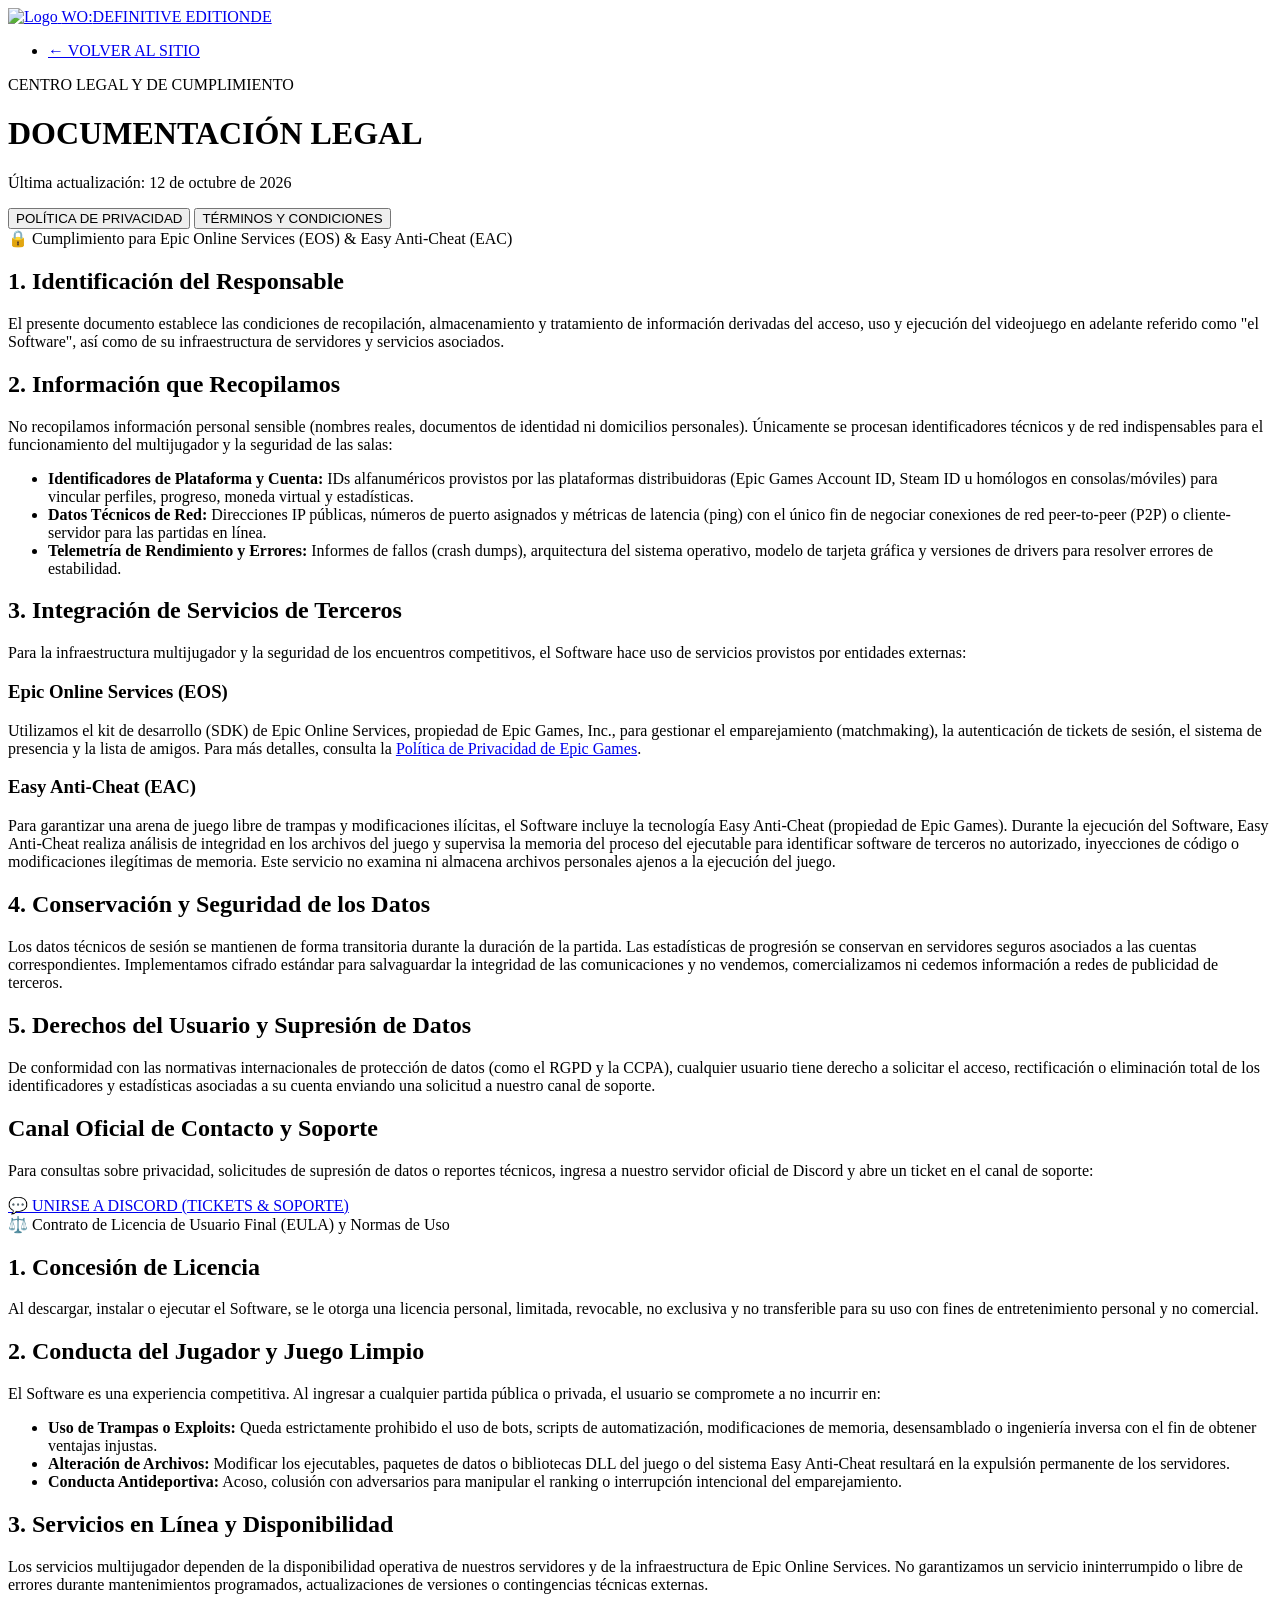
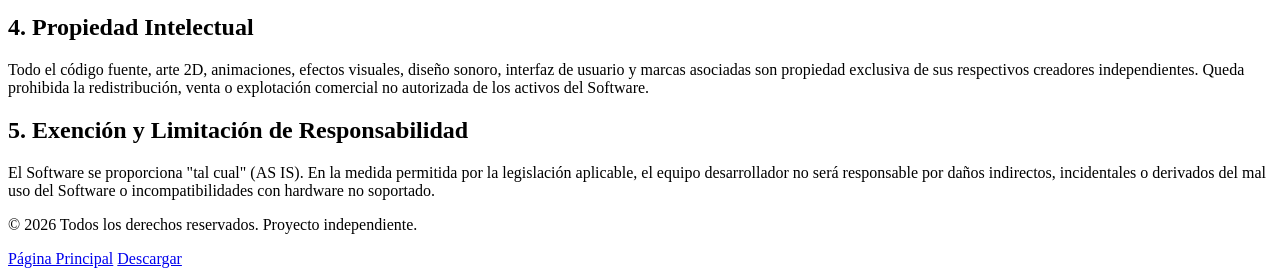
==== privacy.html @ 495c1f55 "Final version oficial de la web" ====
<!DOCTYPE html>
<html lang="es">
<head>
  <meta charset="UTF-8" />
  <meta name="viewport" content="width=device-width, initial-scale=1.0, minimum-scale=1.0" />
  <title>Legal: Privacidad y Términos de Servicio</title>
  <link rel="stylesheet" href="css/style.css" />
  <link rel="preconnect" href="https://fonts.googleapis.com">
  <link rel="preconnect" href="https://fonts.gstatic.com" crossorigin>
  <link href="https://fonts.googleapis.com/css2?family=Bungee&family=Inter:wght@400;500;600;700;800&display=swap" rel="stylesheet">
</head>
<body class="legal-page-body">

  <!-- Navbar -->
  <header class="navbar">
    <div class="container nav-content">
      <a href="index.html" class="logo-brand">
        <img src="assets/Logo.jpg" alt="Logo" class="nav-avatar" />
        <span class="logo-text">WO:<span class="logo-text-desktop">DEFINITIVE EDITION</span><span class="logo-text-mobile">DE</span></span>
      </a>
      <nav class="nav-menu">
        <ul class="nav-links">
          <li><a href="index.html" class="btn-play-nav">← VOLVER AL SITIO</a></li>
        </ul>
      </nav>
    </div>
  </header>

  <!-- Contenedor Principal Legal -->
  <main class="container legal-wrapper">
    <div class="legal-header text-center">
      <span class="legal-badge">CENTRO LEGAL Y DE CUMPLIMIENTO</span>
      <h1 class="legal-main-title">DOCUMENTACIÓN LEGAL</h1>
      <p class="legal-subtext">Última actualización: 12 de octubre de 2026</p>

      <!-- Selector interactivo de documentos -->
      <div class="legal-tabs">
        <button class="tab-btn active" onclick="switchTab('privacy')">POLÍTICA DE PRIVACIDAD</button>
        <button class="tab-btn" onclick="switchTab('terms')">TÉRMINOS Y CONDICIONES</button>
      </div>
    </div>

    <!-- DOCUMENTO 1: POLÍTICA DE PRIVACIDAD -->
    <article id="tab-privacy" class="legal-doc-box tab-content active">
      <div class="doc-meta-banner">
        <span>🔒 Cumplimiento para Epic Online Services (EOS) & Easy Anti-Cheat (EAC)</span>
      </div>

      <section class="doc-section">
        <h2>1. Identificación del Responsable</h2>
        <p>El presente documento establece las condiciones de recopilación, almacenamiento y tratamiento de información derivadas del acceso, uso y ejecución del videojuego en adelante referido como "el Software", así como de su infraestructura de servidores y servicios asociados.</p>
      </section>

      <section class="doc-section">
        <h2>2. Información que Recopilamos</h2>
        <p>No recopilamos información personal sensible (nombres reales, documentos de identidad ni domicilios personales). Únicamente se procesan identificadores técnicos y de red indispensables para el funcionamiento del multijugador y la seguridad de las salas:</p>
        <ul class="doc-list">
          <li><strong>Identificadores de Plataforma y Cuenta:</strong> IDs alfanuméricos provistos por las plataformas distribuidoras (Epic Games Account ID, Steam ID u homólogos en consolas/móviles) para vincular perfiles, progreso, moneda virtual y estadísticas.</li>
          <li><strong>Datos Técnicos de Red:</strong> Direcciones IP públicas, números de puerto asignados y métricas de latencia (ping) con el único fin de negociar conexiones de red peer-to-peer (P2P) o cliente-servidor para las partidas en línea.</li>
          <li><strong>Telemetría de Rendimiento y Errores:</strong> Informes de fallos (crash dumps), arquitectura del sistema operativo, modelo de tarjeta gráfica y versiones de drivers para resolver errores de estabilidad.</li>
        </ul>
      </section>

      <section class="doc-section">
        <h2>3. Integración de Servicios de Terceros</h2>
        <p>Para la infraestructura multijugador y la seguridad de los encuentros competitivos, el Software hace uso de servicios provistos por entidades externas:</p>
        
        <div class="callout-box">
          <h3>Epic Online Services (EOS)</h3>
          <p>Utilizamos el kit de desarrollo (SDK) de Epic Online Services, propiedad de Epic Games, Inc., para gestionar el emparejamiento (matchmaking), la autenticación de tickets de sesión, el sistema de presencia y la lista de amigos. Para más detalles, consulta la <a href="https://www.epicgames.com/site/es-ES/privacypolicy" target="_blank" rel="noopener">Política de Privacidad de Epic Games</a>.</p>
        </div>

        <div class="callout-box callout-security">
          <h3>Easy Anti-Cheat (EAC)</h3>
          <p>Para garantizar una arena de juego libre de trampas y modificaciones ilícitas, el Software incluye la tecnología Easy Anti-Cheat (propiedad de Epic Games). Durante la ejecución del Software, Easy Anti-Cheat realiza análisis de integridad en los archivos del juego y supervisa la memoria del proceso del ejecutable para identificar software de terceros no autorizado, inyecciones de código o modificaciones ilegítimas de memoria. Este servicio no examina ni almacena archivos personales ajenos a la ejecución del juego.</p>
        </div>
      </section>

      <section class="doc-section">
        <h2>4. Conservación y Seguridad de los Datos</h2>
        <p>Los datos técnicos de sesión se mantienen de forma transitoria durante la duración de la partida. Las estadísticas de progresión se conservan en servidores seguros asociados a las cuentas correspondientes. Implementamos cifrado estándar para salvaguardar la integridad de las comunicaciones y no vendemos, comercializamos ni cedemos información a redes de publicidad de terceros.</p>
      </section>

      <section class="doc-section">
        <h2>5. Derechos del Usuario y Supresión de Datos</h2>
        <p>De conformidad con las normativas internacionales de protección de datos (como el RGPD y la CCPA), cualquier usuario tiene derecho a solicitar el acceso, rectificación o eliminación total de los identificadores y estadísticas asociadas a su cuenta enviando una solicitud a nuestro canal de soporte.</p>
      </section>

<section class="doc-section contact-card">
        <h2>Canal Oficial de Contacto y Soporte</h2>
        <p>Para consultas sobre privacidad, solicitudes de supresión de datos o reportes técnicos, ingresa a nuestro servidor oficial de Discord y abre un ticket en el canal de soporte:</p>
        <!-- Reemplaza el '#' con tu enlace de invitación a Discord -->
        <a href="https://discord.gg/Q3DEK8SKWU" target="_blank" rel="noopener" class="discord-btn">
          <span class="discord-icon">💬</span> UNIRSE A DISCORD (TICKETS & SOPORTE)
        </a>
      </section>
    </article>

    <!-- DOCUMENTO 2: TÉRMINOS Y CONDICIONES -->
    <article id="tab-terms" class="legal-doc-box tab-content">
      <div class="doc-meta-banner banner-terms">
        <span>⚖️ Contrato de Licencia de Usuario Final (EULA) y Normas de Uso</span>
      </div>

      <section class="doc-section">
        <h2>1. Concesión de Licencia</h2>
        <p>Al descargar, instalar o ejecutar el Software, se le otorga una licencia personal, limitada, revocable, no exclusiva y no transferible para su uso con fines de entretenimiento personal y no comercial.</p>
      </section>

      <section class="doc-section">
        <h2>2. Conducta del Jugador y Juego Limpio</h2>
        <p>El Software es una experiencia competitiva. Al ingresar a cualquier partida pública o privada, el usuario se compromete a no incurrir en:</p>
        <ul class="doc-list">
          <li><strong>Uso de Trampas o Exploits:</strong> Queda estrictamente prohibido el uso de bots, scripts de automatización, modificaciones de memoria, desensamblado o ingeniería inversa con el fin de obtener ventajas injustas.</li>
          <li><strong>Alteración de Archivos:</strong> Modificar los ejecutables, paquetes de datos o bibliotecas DLL del juego o del sistema Easy Anti-Cheat resultará en la expulsión permanente de los servidores.</li>
          <li><strong>Conducta Antideportiva:</strong> Acoso, colusión con adversarios para manipular el ranking o interrupción intencional del emparejamiento.</li>
        </ul>
      </section>

      <section class="doc-section">
        <h2>3. Servicios en Línea y Disponibilidad</h2>
        <p>Los servicios multijugador dependen de la disponibilidad operativa de nuestros servidores y de la infraestructura de Epic Online Services. No garantizamos un servicio ininterrumpido o libre de errores durante mantenimientos programados, actualizaciones de versiones o contingencias técnicas externas.</p>
      </section>

      <section class="doc-section">
        <h2>4. Propiedad Intelectual</h2>
        <p>Todo el código fuente, arte 2D, animaciones, efectos visuales, diseño sonoro, interfaz de usuario y marcas asociadas son propiedad exclusiva de sus respectivos creadores independientes. Queda prohibida la redistribución, venta o explotación comercial no autorizada de los activos del Software.</p>
      </section>

      <section class="doc-section">
        <h2>5. Exención y Limitación de Responsabilidad</h2>
        <p>El Software se proporciona "tal cual" (AS IS). En la medida permitida por la legislación aplicable, el equipo desarrollador no será responsable por daños indirectos, incidentales o derivados del mal uso del Software o incompatibilidades con hardware no soportado.</p>
      </section>
    </article>
  </main>

  <!-- Footer -->
  <footer class="footer">
    <div class="container footer-content">
      <p>&copy; 2026 Todos los derechos reservados. Proyecto independiente.</p>
      <div class="footer-links">
        <a href="index.html">Página Principal</a>
        <a href="index.html#download">Descargar</a>
      </div>
    </div>
  </footer>

  <!-- Script para alternar pestañas -->
  <script>
    function switchTab(tab) {
      document.querySelectorAll('.tab-btn').forEach(btn => btn.classList.remove('active'));
      document.querySelectorAll('.tab-content').forEach(content => content.classList.remove('active'));

      if (tab === 'privacy') {
        document.querySelector('.tab-btn:nth-child(1)').classList.add('active');
        document.getElementById('tab-privacy').classList.add('active');
      } else {
        document.querySelector('.tab-btn:nth-child(2)').classList.add('active');
        document.getElementById('tab-terms').classList.add('active');
      }
      window.scrollTo({ top: 0, behavior: 'smooth' });
    }
  </script>
</body>
</html>
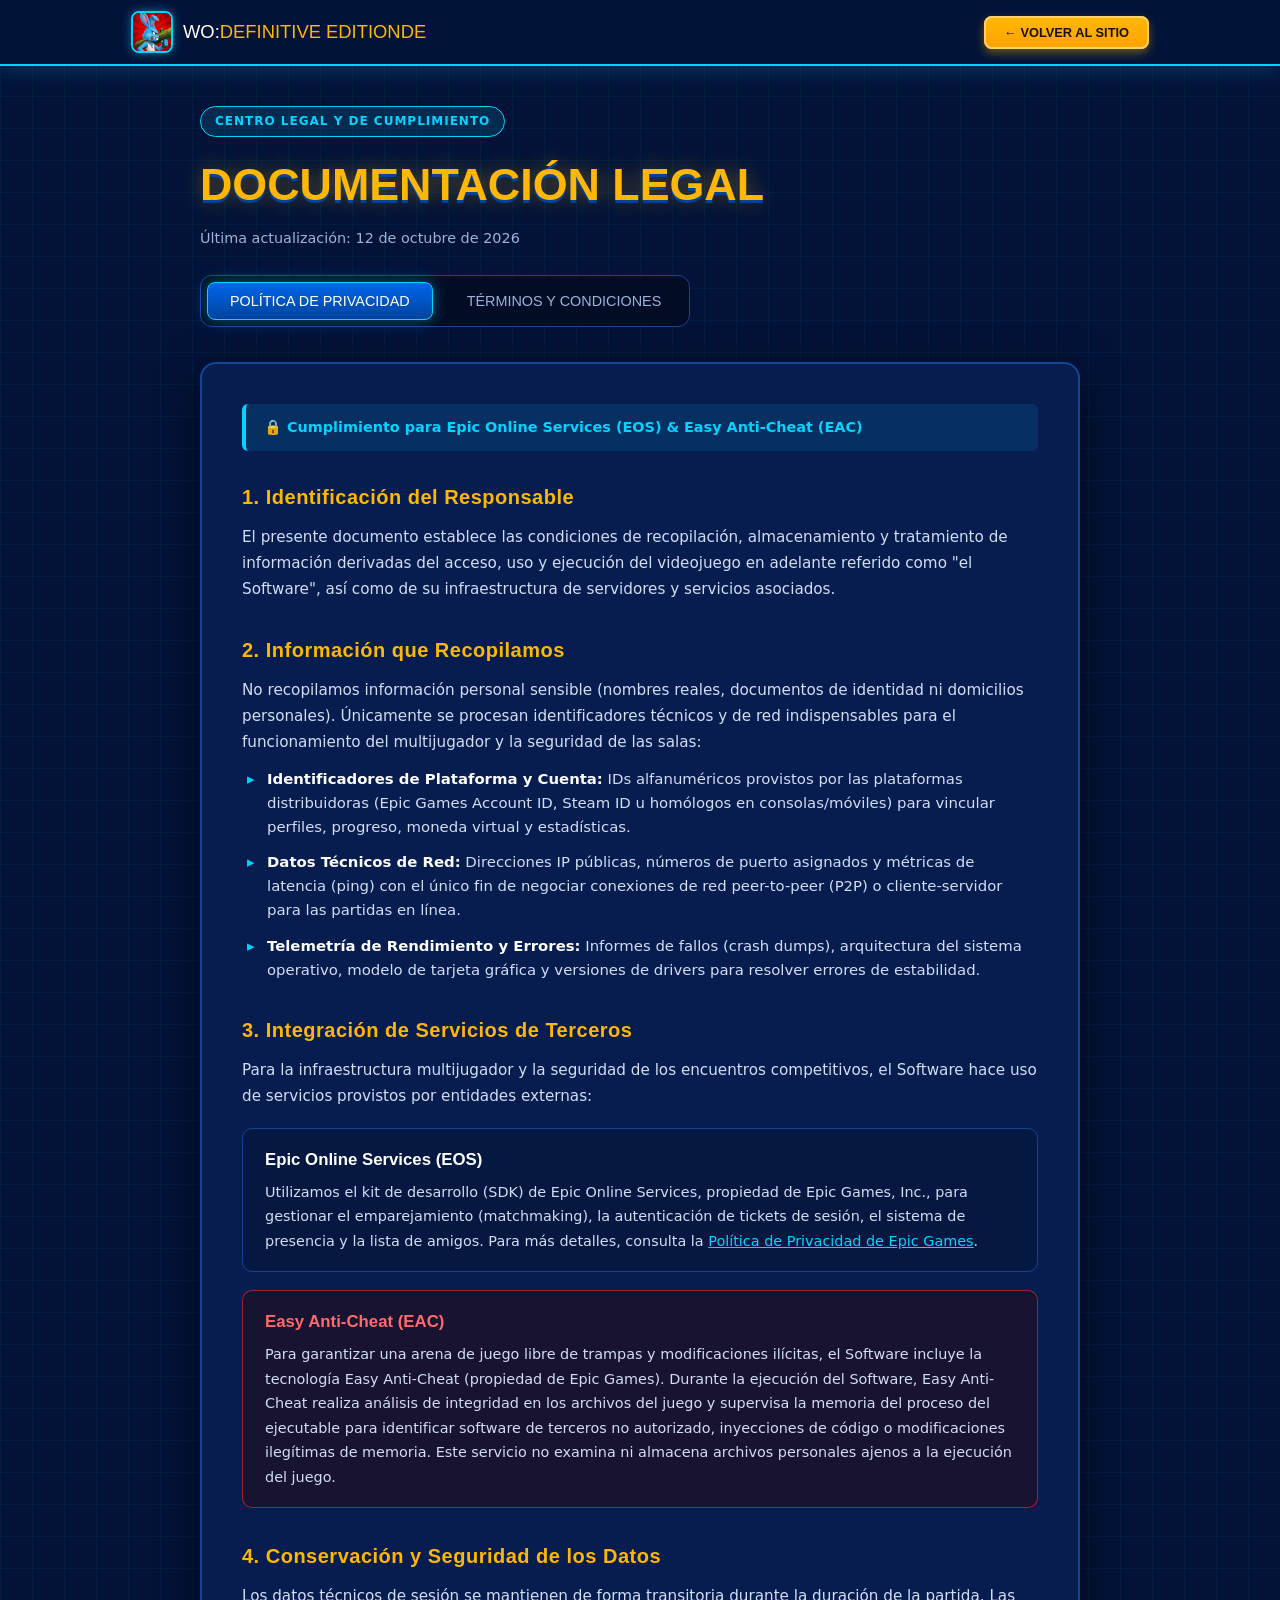
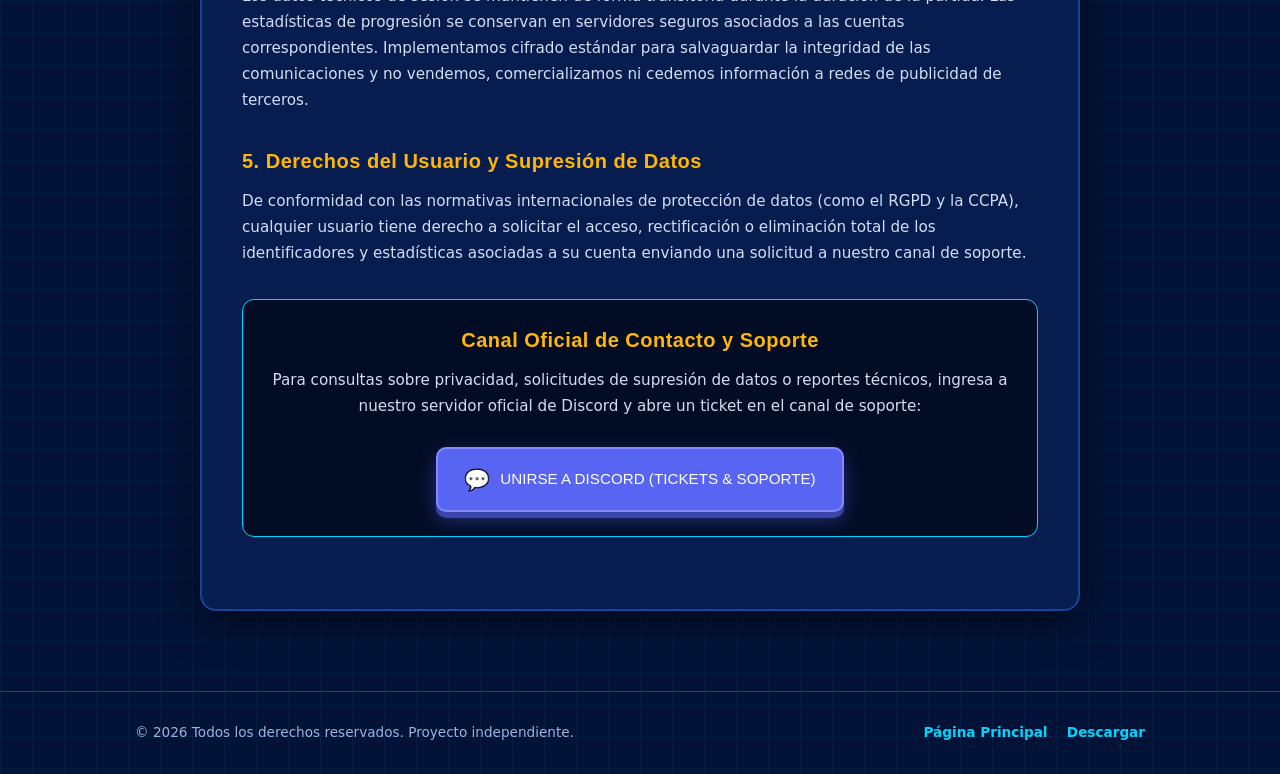
==== commit 603cac4f: "Fix case sensitivity in file paths for privacy.html" ====
--- a/privacy.html
+++ b/privacy.html
@@ -4,7 +4,7 @@
   <meta charset="UTF-8" />
   <meta name="viewport" content="width=device-width, initial-scale=1.0, minimum-scale=1.0" />
   <title>Legal: Privacidad y Términos de Servicio</title>
-  <link rel="stylesheet" href="css/style.css" />
+  <link rel="stylesheet" href="Css/style.css" />
   <link rel="preconnect" href="https://fonts.googleapis.com">
   <link rel="preconnect" href="https://fonts.gstatic.com" crossorigin>
   <link href="https://fonts.googleapis.com/css2?family=Bungee&family=Inter:wght@400;500;600;700;800&display=swap" rel="stylesheet">
@@ -15,7 +15,7 @@
   <header class="navbar">
     <div class="container nav-content">
       <a href="index.html" class="logo-brand">
-        <img src="assets/Logo.jpg" alt="Logo" class="nav-avatar" />
+        <img src="Assets/Logo.jpg" alt="Logo" class="nav-avatar" />
         <span class="logo-text">WO:<span class="logo-text-desktop">DEFINITIVE EDITION</span><span class="logo-text-mobile">DE</span></span>
       </a>
       <nav class="nav-menu">
@@ -162,4 +162,4 @@
     }
   </script>
 </body>
-</html>+</html>
--- a/Css/style.css
+++ b/Css/style.css
@@ -0,0 +1,921 @@
+:root {
+  /* Fondo general y menú del juego */
+  --bg-deep-blue: #031338;
+  --bg-darker: #020b20;
+  --grid-cyan: #00d4ff;
+  
+  /* Botones y acentos estilo UI Arcade */
+  --ui-blue: #0066eb;
+  --ui-blue-light: #1a8cff;
+  --ui-blue-dark: #00439e;
+  
+  --ui-yellow: #ffb703;
+  --ui-yellow-hover: #ffa200;
+  --ui-yellow-border: #ffd166;
+  
+  --ui-card-bg: #092055;
+  --ui-card-border: #13459c;
+
+  --text-white: #ffffff;
+  --text-dim: #9bb3de;
+
+  --font-arcade: 'Bungee', cursive, sans-serif;
+  --font-text: 'Inter', system-ui, sans-serif;
+}
+
+* {
+  margin: 0;
+  padding: 0;
+  box-sizing: border-box;
+}
+
+body {
+  background-color: var(--bg-deep-blue);
+  /* Textura de rejilla cibernética similar a la plataforma del menú */
+  background-image: 
+    linear-gradient(rgba(0, 212, 255, 0.05) 1px, transparent 1px),
+    linear-gradient(90deg, rgba(0, 212, 255, 0.05) 1px, transparent 1px);
+  background-size: 32px 32px;
+  color: var(--text-white);
+  font-family: var(--font-text);
+  line-height: 1.6;
+}
+
+.container {
+  max-width: 1050px;
+  margin: 0 auto;
+  padding: 0 20px;
+}
+
+/* Navbar */
+/* Navbar Base */
+.navbar {
+  background: rgba(3, 19, 56, 0.95);
+  backdrop-filter: blur(12px);
+  border-bottom: 2px solid var(--grid-cyan);
+  box-shadow: 0 4px 20px rgba(0, 212, 255, 0.2);
+  position: sticky;
+  top: 0;
+  z-index: 1000;
+  width: 100%;
+}
+
+.nav-content {
+  display: flex;
+  justify-content: space-between;
+  align-items: center;
+  min-height: 64px; /* Cambiado de height fija a min-height */
+  padding: 8px 16px;
+  gap: 12px;
+}
+
+.logo-brand {
+  display: flex;
+  align-items: center;
+  gap: 10px;
+  text-decoration: none;
+  flex-shrink: 0; /* Evita que el logo se achique o deforme */
+}
+
+.nav-avatar {
+  width: 40px;
+  height: 40px;
+  border-radius: 8px;
+  border: 2px solid var(--grid-cyan);
+  object-fit: cover;
+  box-shadow: 0 0 8px rgba(0, 212, 255, 0.5);
+}
+
+.logo-text {
+  font-family: var(--font-arcade);
+  font-size: 1.25rem;
+  color: #fff;
+  white-space: nowrap;
+}
+
+.logo-text span {
+  color: var(--ui-yellow);
+}
+
+.nav-links {
+  list-style: none;
+  display: flex;
+  align-items: center;
+  gap: 16px;
+  margin: 0;
+  padding: 0;
+}
+
+.nav-links a {
+  color: var(--text-dim);
+  text-decoration: none;
+  font-weight: 700;
+  font-size: 0.9rem;
+  white-space: nowrap;
+  transition: color 0.2s;
+}
+
+.nav-links a:hover {
+  color: var(--grid-cyan);
+}
+
+.btn-play-nav {
+  background: linear-gradient(180deg, var(--ui-yellow), var(--ui-yellow-hover));
+  color: #1a1000 !important;
+  font-family: var(--font-arcade);
+  padding: 6px 14px;
+  border-radius: 6px;
+  border: 2px solid var(--ui-yellow-border);
+  box-shadow: 0 4px 8px rgba(255, 183, 3, 0.4);
+  font-size: 0.8rem !important;
+}
+
+/* =========================================
+   RESPONSIVE NAVBAR (Móviles y Tablets)
+   ========================================= */
+/* =========================================
+   1. ESTILOS BASE NAVBAR (Desktop / PC)
+   ========================================= */
+.navbar {
+  background: rgba(3, 19, 56, 0.95);
+  backdrop-filter: blur(12px);
+  border-bottom: 2px solid var(--grid-cyan);
+  box-shadow: 0 4px 20px rgba(0, 212, 255, 0.2);
+  position: sticky;
+  top: 0;
+  z-index: 1000;
+  width: 100%;
+}
+
+.nav-content {
+  display: flex;
+  justify-content: space-between;
+  align-items: center;
+  height: 64px;
+  padding: 0 16px;
+}
+
+.logo-brand {
+  display: flex;
+  align-items: center;
+  gap: 10px;
+  text-decoration: none;
+  flex-shrink: 0;
+}
+
+.nav-avatar {
+  width: 42px;
+  height: 42px;
+  border-radius: 8px;
+  border: 2px solid var(--grid-cyan);
+  object-fit: cover;
+  box-shadow: 0 0 10px rgba(0, 212, 255, 0.5);
+}
+
+.logo-text {
+  font-family: var(--font-arcade);
+  font-size: 1.15rem;
+  color: #fff;
+  white-space: nowrap;
+}
+
+.logo-text span {
+  color: var(--ui-yellow);
+}
+
+/* Menú en Desktop */
+.nav-menu {
+  display: flex;
+  align-items: center;
+}
+
+.nav-links {
+  list-style: none;
+  display: flex;
+  align-items: center;
+  gap: 20px;
+  margin: 0;
+  padding: 0;
+}
+
+.nav-links a {
+  color: var(--text-dim);
+  text-decoration: none;
+  font-weight: 700;
+  font-size: 0.95rem;
+  transition: color 0.2s;
+}
+
+.nav-links a:hover {
+  color: var(--grid-cyan);
+}
+
+.btn-play-nav {
+  background: linear-gradient(180deg, var(--ui-yellow), var(--ui-yellow-hover));
+  color: #1a1000 !important;
+  font-family: var(--font-arcade);
+  padding: 7px 18px;
+  border-radius: 8px;
+  border: 2px solid var(--ui-yellow-border);
+  box-shadow: 0 4px 10px rgba(255, 183, 3, 0.4);
+}
+
+/* Botón Hamburguesa: TOTALMENTE OCULTO EN PC (evita el puntito) */
+.nav-toggle {
+  display: none !important;
+  background: none;
+  border: none;
+  cursor: pointer;
+  padding: 8px;
+  flex-direction: column;
+  gap: 5px;
+}
+
+.nav-toggle span {
+  display: block;
+  width: 26px;
+  height: 3px;
+  background-color: var(--grid-cyan);
+  border-radius: 2px;
+  transition: transform 0.3s ease, opacity 0.3s ease;
+}
+
+/* Animación a 'X' cuando el menú se abre */
+.nav-toggle.open span:nth-child(1) {
+  transform: translateY(8px) rotate(45deg);
+}
+.nav-toggle.open span:nth-child(2) {
+  opacity: 0;
+}
+.nav-toggle.open span:nth-child(3) {
+  transform: translateY(-8px) rotate(-45deg);
+}
+
+
+/* =========================================
+   2. RESPONSIVE (Tablets y Móviles: <= 820px)
+   ========================================= */
+@media (max-width: 820px) {
+  .logo-text {
+    font-size: 0.95rem;
+  }
+
+  /* Se activa el botón hamburguesa en pantallas chicas */
+  .nav-toggle {
+    display: flex !important;
+  }
+
+  /* Menú desplegable */
+  .nav-menu {
+    position: absolute;
+    top: 64px;
+    left: 0;
+    width: 100%;
+    background: #020c24;
+    border-bottom: 2px solid var(--grid-cyan);
+    max-height: 0;
+    overflow: hidden;
+    transition: max-height 0.3s ease-in-out;
+  }
+
+  .nav-menu.active {
+    max-height: 320px;
+    box-shadow: 0 10px 25px rgba(0, 0, 0, 0.8);
+  }
+
+  .nav-links {
+    flex-direction: column;
+    width: 100%;
+    padding: 20px 0;
+    gap: 16px;
+    text-align: center;
+  }
+
+  .btn-play-nav {
+    display: inline-block;
+    margin-top: 6px;
+    width: 80%;
+    max-width: 220px;
+  }
+}
+
+/* Hero Section */
+.hero-section {
+  padding: 40px 0 60px;
+  text-align: center;
+}
+
+.hero-container {
+  max-width: 900px;
+}
+
+.banner-frame {
+  margin-bottom: 24px;
+}
+
+.img-banner-main {
+  width: 100%;
+  height: auto;
+  border-radius: 14px;
+  border: 3px solid var(--grid-cyan);
+  box-shadow: 0 10px 30px rgba(0, 0, 0, 0.8), 0 0 25px rgba(0, 212, 255, 0.35);
+  display: block;
+}
+
+.hero-status-pill {
+  display: inline-flex;
+  align-items: center;
+  gap: 8px;
+  background: rgba(0, 212, 255, 0.12);
+  border: 1px solid var(--grid-cyan);
+  color: var(--grid-cyan);
+  font-weight: 800;
+  font-size: 0.85rem;
+  padding: 6px 16px;
+  border-radius: 20px;
+  margin-bottom: 18px;
+}
+
+.pulse-dot {
+  width: 8px;
+  height: 8px;
+  background-color: #00ff88;
+  border-radius: 50%;
+  box-shadow: 0 0 8px #00ff88;
+}
+
+.hero-heading {
+  font-family: var(--font-arcade);
+  font-size: clamp(2rem, 4vw, 3rem);
+  line-height: 1.15;
+  color: #fff;
+  text-shadow: 0 3px 0px var(--ui-blue-dark), 0 0 20px rgba(0, 212, 255, 0.4);
+  margin-bottom: 14px;
+}
+
+.hero-subtext {
+  color: var(--text-dim);
+  font-size: 1.1rem;
+  max-width: 680px;
+  margin: 0 auto 30px;
+}
+
+.hero-actions {
+  display: flex;
+  gap: 16px;
+  justify-content: center;
+  flex-wrap: wrap;
+}
+
+/* Botones estilo UI 3D del juego */
+.btn-ui {
+  font-family: var(--font-arcade);
+  padding: 14px 26px;
+  border-radius: 10px;
+  text-decoration: none;
+  font-size: 1rem;
+  letter-spacing: 0.5px;
+  transition: transform 0.1s ease, box-shadow 0.1s ease;
+  display: inline-block;
+  cursor: pointer;
+}
+
+.btn-ui:active {
+  transform: translateY(3px);
+}
+
+.btn-yellow {
+  background: linear-gradient(180deg, #ffd166 0%, #ffb703 50%, #d48b00 100%);
+  color: #2b1700;
+  border: 2px solid #fff;
+  box-shadow: 0 6px 0px #8f5a00, 0 10px 15px rgba(0,0,0,0.5);
+  text-shadow: 0 1px 0 rgba(255,255,255,0.6);
+}
+
+.btn-yellow:hover {
+  background: linear-gradient(180deg, #ffe08a 0%, #ffc229 50%, #e09400 100%);
+}
+
+.btn-blue {
+  background: linear-gradient(180deg, #3399ff 0%, #0066eb 50%, #00439e 100%);
+  color: #ffffff;
+  border: 2px solid #80c0ff;
+  box-shadow: 0 6px 0px #002b66, 0 10px 15px rgba(0,0,0,0.5);
+}
+
+.btn-blue:hover {
+  background: linear-gradient(180deg, #52aaff 0%, #1a7bff 50%, #0050b8 100%);
+}
+
+/* Secciones */
+.section {
+  padding: 70px 0;
+}
+
+.section-title {
+  font-family: var(--font-arcade);
+  font-size: 2.2rem;
+  text-align: center;
+  color: var(--ui-yellow);
+  text-shadow: 0 3px 0 var(--ui-blue-dark), 0 0 15px rgba(255, 183, 3, 0.4);
+  margin-bottom: 8px;
+}
+
+.section-subtitle {
+  text-align: center;
+  color: var(--text-dim);
+  margin-bottom: 40px;
+}
+
+/* Tarjetas */
+.game-cards-grid {
+  display: grid;
+  grid-template-columns: repeat(auto-fit, minmax(240px, 1fr));
+  gap: 20px;
+}
+
+.game-card {
+  background: var(--ui-card-bg);
+  border: 2px solid var(--ui-card-border);
+  border-radius: 12px;
+  padding: 24px;
+  box-shadow: 0 8px 20px rgba(0, 0, 0, 0.4);
+  transition: transform 0.2s, border-color 0.2s;
+}
+
+.game-card:hover {
+  transform: translateY(-4px);
+  border-color: var(--grid-cyan);
+}
+
+.highlight-card {
+  border-color: var(--grid-cyan);
+  box-shadow: 0 0 20px rgba(0, 212, 255, 0.2);
+}
+
+.card-icon-box {
+  font-size: 2.2rem;
+  margin-bottom: 12px;
+}
+
+.game-card h3 {
+  font-family: var(--font-arcade);
+  font-size: 1.15rem;
+  color: #fff;
+  margin-bottom: 8px;
+}
+
+.game-card p {
+  color: var(--text-dim);
+  font-size: 0.95rem;
+}
+
+/* Vista Previa / Screenshot */
+.section-lobby {
+  background: var(--bg-darker);
+  border-top: 2px solid var(--ui-card-border);
+  border-bottom: 2px solid var(--ui-card-border);
+}
+
+.screenshot-wrapper {
+  max-width: 900px;
+  margin: 0 auto;
+  border-radius: 14px;
+  border: 3px solid var(--ui-blue);
+  box-shadow: 0 10px 40px rgba(0, 102, 235, 0.35);
+  overflow: hidden;
+}
+
+.screenshot-img {
+  width: 100%;
+  height: auto;
+  display: block;
+}
+
+/* Descargas */
+/* Cuadrícula de plataformas ordenada en cajas */
+.platforms-grid {
+  display: grid;
+  /* 3 columnas fijas en pantallas medianas/grandes */
+  grid-template-columns: repeat(3, 1fr);
+  gap: 20px;
+  max-width: 980px;
+  margin: 30px auto 0;
+  text-align: left;
+}
+
+.platform-card {
+  background: var(--ui-card-bg);
+  border: 2px solid var(--ui-card-border);
+  border-radius: 12px;
+  padding: 24px 20px;
+  position: relative;
+  display: flex;
+  flex-direction: column;
+  box-shadow: 0 6px 18px rgba(0, 0, 0, 0.4);
+  transition: transform 0.2s ease, border-color 0.2s ease;
+}
+
+.platform-card:hover {
+  transform: translateY(-4px);
+  border-color: var(--grid-cyan);
+}
+
+/* Tarjeta destacada (Windows / Actual) */
+.active-platform {
+  border: 2px solid var(--grid-cyan);
+  box-shadow: 0 0 20px rgba(0, 212, 255, 0.25);
+  background: linear-gradient(180deg, #0e2b6e 0%, var(--ui-card-bg) 100%);
+}
+
+/* Tarjetas en desarrollo */
+.platform-card.coming-soon {
+  opacity: 0.85;
+  background: rgba(9, 32, 85, 0.6);
+  border-style: dashed;
+}
+
+.platform-badge {
+  position: absolute;
+  top: 14px;
+  right: 14px;
+  font-size: 0.65rem;
+  font-weight: 800;
+  letter-spacing: 0.5px;
+  padding: 3px 8px;
+  border-radius: 10px;
+  background: #00ff88;
+  color: #022411;
+}
+
+.badge-store {
+  background: var(--ui-yellow);
+  color: #2b1700;
+}
+
+.badge-soon {
+  background: #4a5d78;
+  color: #ffffff;
+}
+
+.platform-icon {
+  font-size: 2.2rem;
+  margin-bottom: 8px;
+}
+
+.platform-card h3 {
+  font-family: var(--font-arcade);
+  font-size: 1.15rem;
+  color: #ffffff;
+  margin-bottom: 4px;
+}
+
+.platform-meta {
+  color: var(--grid-cyan);
+  font-size: 0.8rem;
+  font-weight: 600;
+  margin-bottom: 12px;
+}
+
+.platform-features {
+  list-style: none;
+  font-size: 0.82rem;
+  color: var(--text-dim);
+  margin-bottom: 20px;
+  flex-grow: 1; /* Hace que todas las tarjetas tengan la misma altura y los botones queden alineados abajo */
+}
+
+.platform-features li {
+  padding: 4px 0;
+  border-bottom: 1px solid rgba(255, 255, 255, 0.05);
+}
+
+.platform-features li::before {
+  content: "▸ ";
+  color: var(--ui-yellow);
+  font-weight: bold;
+}
+
+.btn-block {
+  display: block;
+  width: 100%;
+  text-align: center;
+  box-sizing: border-box;
+}
+
+.btn-secondary-ui {
+  background: #102a5c;
+  color: #fff;
+  border: 2px solid var(--ui-card-border);
+  box-shadow: 0 4px 0 #071633;
+}
+
+.btn-secondary-ui:hover {
+  border-color: var(--grid-cyan);
+  color: var(--grid-cyan);
+}
+
+.btn-disabled {
+  background: #253347;
+  color: #6a7c94;
+  border: 2px solid #36475f;
+  cursor: not-allowed;
+  box-shadow: none;
+}
+
+/* Adaptación para pantallas chicas y celulares */
+@media (max-width: 860px) {
+  .platforms-grid {
+    grid-template-columns: repeat(2, 1fr); /* 2 columnas en tablets */
+  }
+}
+
+@media (max-width: 560px) {
+  .platforms-grid {
+    grid-template-columns: 1fr; /* 1 columna solo en teléfonos móviles */
+  }
+}
+
+/* Footer */
+.footer {
+  border-top: 1px solid var(--ui-card-border);
+  padding: 30px 0;
+  font-size: 0.85rem;
+  color: var(--text-dim);
+}
+
+.footer-content {
+  display: flex;
+  justify-content: space-between;
+  align-items: center;
+  flex-wrap: wrap;
+  gap: 15px;
+}
+
+.footer-links a {
+  color: var(--grid-cyan);
+  text-decoration: none;
+  margin-left: 15px;
+  font-weight: 700;
+}
+/* =========================================
+   ESTILOS PARA PÁGINA LEGAL (Privacidad y Términos)
+   ========================================= */
+.legal-page-body {
+  background-color: var(--bg-deep-blue);
+  color: var(--text-white);
+  min-height: 100vh;
+}
+
+.legal-wrapper {
+  max-width: 920px;
+  margin: 40px auto 80px;
+  padding: 0 20px;
+}
+
+.legal-header {
+  margin-bottom: 35px;
+}
+
+.legal-badge {
+  display: inline-block;
+  background: rgba(0, 212, 255, 0.12);
+  border: 1px solid var(--grid-cyan);
+  color: var(--grid-cyan);
+  font-size: 0.75rem;
+  font-weight: 800;
+  letter-spacing: 1px;
+  padding: 5px 14px;
+  border-radius: 20px;
+  margin-bottom: 12px;
+}
+
+.legal-main-title {
+  font-family: var(--font-arcade);
+  font-size: clamp(1.8rem, 4vw, 2.8rem);
+  color: var(--ui-yellow);
+  text-shadow: 0 3px 0 var(--ui-blue-dark), 0 0 20px rgba(255, 183, 3, 0.4);
+  margin-bottom: 6px;
+}
+
+.legal-subtext {
+  color: var(--text-dim);
+  font-size: 0.9rem;
+  margin-bottom: 25px;
+}
+
+/* Tabs / Pestañas */
+.legal-tabs {
+  display: inline-flex;
+  gap: 12px;
+  background: rgba(2, 11, 32, 0.8);
+  padding: 6px;
+  border-radius: 12px;
+  border: 1px solid var(--ui-card-border);
+}
+
+.tab-btn {
+  background: transparent;
+  color: var(--text-dim);
+  border: none;
+  font-family: var(--font-arcade);
+  font-size: 0.9rem;
+  padding: 10px 22px;
+  border-radius: 8px;
+  cursor: pointer;
+  transition: all 0.2s ease;
+}
+
+.tab-btn:hover {
+  color: var(--text-white);
+}
+
+.tab-btn.active {
+  background: linear-gradient(180deg, #0066eb 0%, #00439e 100%);
+  color: #fff;
+  border: 1px solid var(--grid-cyan);
+  box-shadow: 0 0 15px rgba(0, 212, 255, 0.4);
+}
+
+/* Panel contenedor del documento */
+.legal-doc-box {
+  background: rgba(9, 32, 85, 0.85);
+  backdrop-filter: blur(14px);
+  border: 2px solid var(--ui-card-border);
+  border-radius: 16px;
+  padding: 40px;
+  box-shadow: 0 10px 40px rgba(0, 0, 0, 0.6);
+}
+
+.tab-content {
+  display: none;
+}
+
+.tab-content.active {
+  display: block;
+  animation: fadeIn 0.3s ease;
+}
+
+@keyframes fadeIn {
+  from { opacity: 0; transform: translateY(6px); }
+  to { opacity: 1; transform: translateY(0); }
+}
+
+.doc-meta-banner {
+  background: rgba(0, 212, 255, 0.1);
+  border-left: 4px solid var(--grid-cyan);
+  padding: 12px 18px;
+  border-radius: 6px;
+  font-size: 0.9rem;
+  color: var(--grid-cyan);
+  font-weight: 600;
+  margin-bottom: 30px;
+}
+
+.banner-terms {
+  border-left-color: var(--ui-yellow);
+  color: var(--ui-yellow);
+  background: rgba(255, 183, 3, 0.1);
+}
+
+/* Tipografía de las secciones legales */
+.doc-section {
+  margin-bottom: 32px;
+}
+
+.doc-section h2 {
+  font-family: var(--font-arcade);
+  font-size: 1.25rem;
+  color: var(--ui-yellow);
+  margin-bottom: 12px;
+  letter-spacing: 0.5px;
+}
+
+.doc-section p {
+  color: #d2def2;
+  font-size: 0.95rem;
+  line-height: 1.7;
+  margin-bottom: 12px;
+}
+
+.doc-list {
+  list-style: none;
+  padding-left: 5px;
+  margin-top: 10px;
+}
+
+.doc-list li {
+  color: #d2def2;
+  font-size: 0.93rem;
+  line-height: 1.6;
+  margin-bottom: 12px;
+  position: relative;
+  padding-left: 20px;
+}
+
+.doc-list li::before {
+  content: "▸";
+  position: absolute;
+  left: 0;
+  color: var(--grid-cyan);
+  font-weight: bold;
+}
+
+.doc-list strong {
+  color: #fff;
+}
+
+/* Cajas de EOS y EAC destacadas */
+.callout-box {
+  background: #051842;
+  border: 1px solid #13459c;
+  border-radius: 10px;
+  padding: 18px 22px;
+  margin: 18px 0;
+}
+
+.callout-box h3 {
+  font-family: var(--font-arcade);
+  font-size: 1.05rem;
+  color: #fff;
+  margin-bottom: 6px;
+}
+
+.callout-box p {
+  font-size: 0.9rem;
+  margin-bottom: 0;
+}
+
+.callout-box a {
+  color: var(--grid-cyan);
+  text-decoration: underline;
+}
+
+.callout-security {
+  border-color: rgba(255, 42, 42, 0.6);
+  background: rgba(40, 10, 18, 0.5);
+}
+
+.callout-security h3 {
+  color: #ff6b6b;
+}
+
+/* Tarjeta de Contacto */
+.contact-card {
+  background: #020c24;
+  border: 1px solid var(--grid-cyan);
+  border-radius: 12px;
+  padding: 24px;
+  text-align: center;
+}
+
+/* Botón de Contacto vía Discord */
+.discord-btn {
+  display: inline-flex;
+  align-items: center;
+  justify-content: center;
+  gap: 10px;
+  background: #5865F2;
+  color: #ffffff !important;
+  font-family: var(--font-arcade);
+  font-size: 0.95rem;
+  padding: 14px 26px;
+  border-radius: 10px;
+  text-decoration: none;
+  margin-top: 15px;
+  border: 2px solid #828aff;
+  box-shadow: 0 6px 0 #3b44a8, 0 8px 20px rgba(88, 101, 242, 0.4);
+  transition: transform 0.15s ease, box-shadow 0.15s ease;
+}
+
+.discord-btn:hover {
+  background: #4752c4;
+  box-shadow: 0 6px 0 #2e3583, 0 10px 25px rgba(88, 101, 242, 0.6);
+  transform: translateY(-2px);
+}
+
+.discord-btn:active {
+  transform: translateY(3px);
+  box-shadow: 0 2px 0 #2e3583;
+}
+
+.discord-icon {
+  font-size: 1.3rem;
+}
+
+/* Responsive para la página legal */
+@media (max-width: 768px) {
+  .legal-doc-box {
+    padding: 24px 18px;
+  }
+  
+  .legal-tabs {
+    flex-direction: column;
+    width: 100%;
+  }
+
+  .tab-btn {
+    width: 100%;
+    font-size: 0.85rem;
+  }
+}
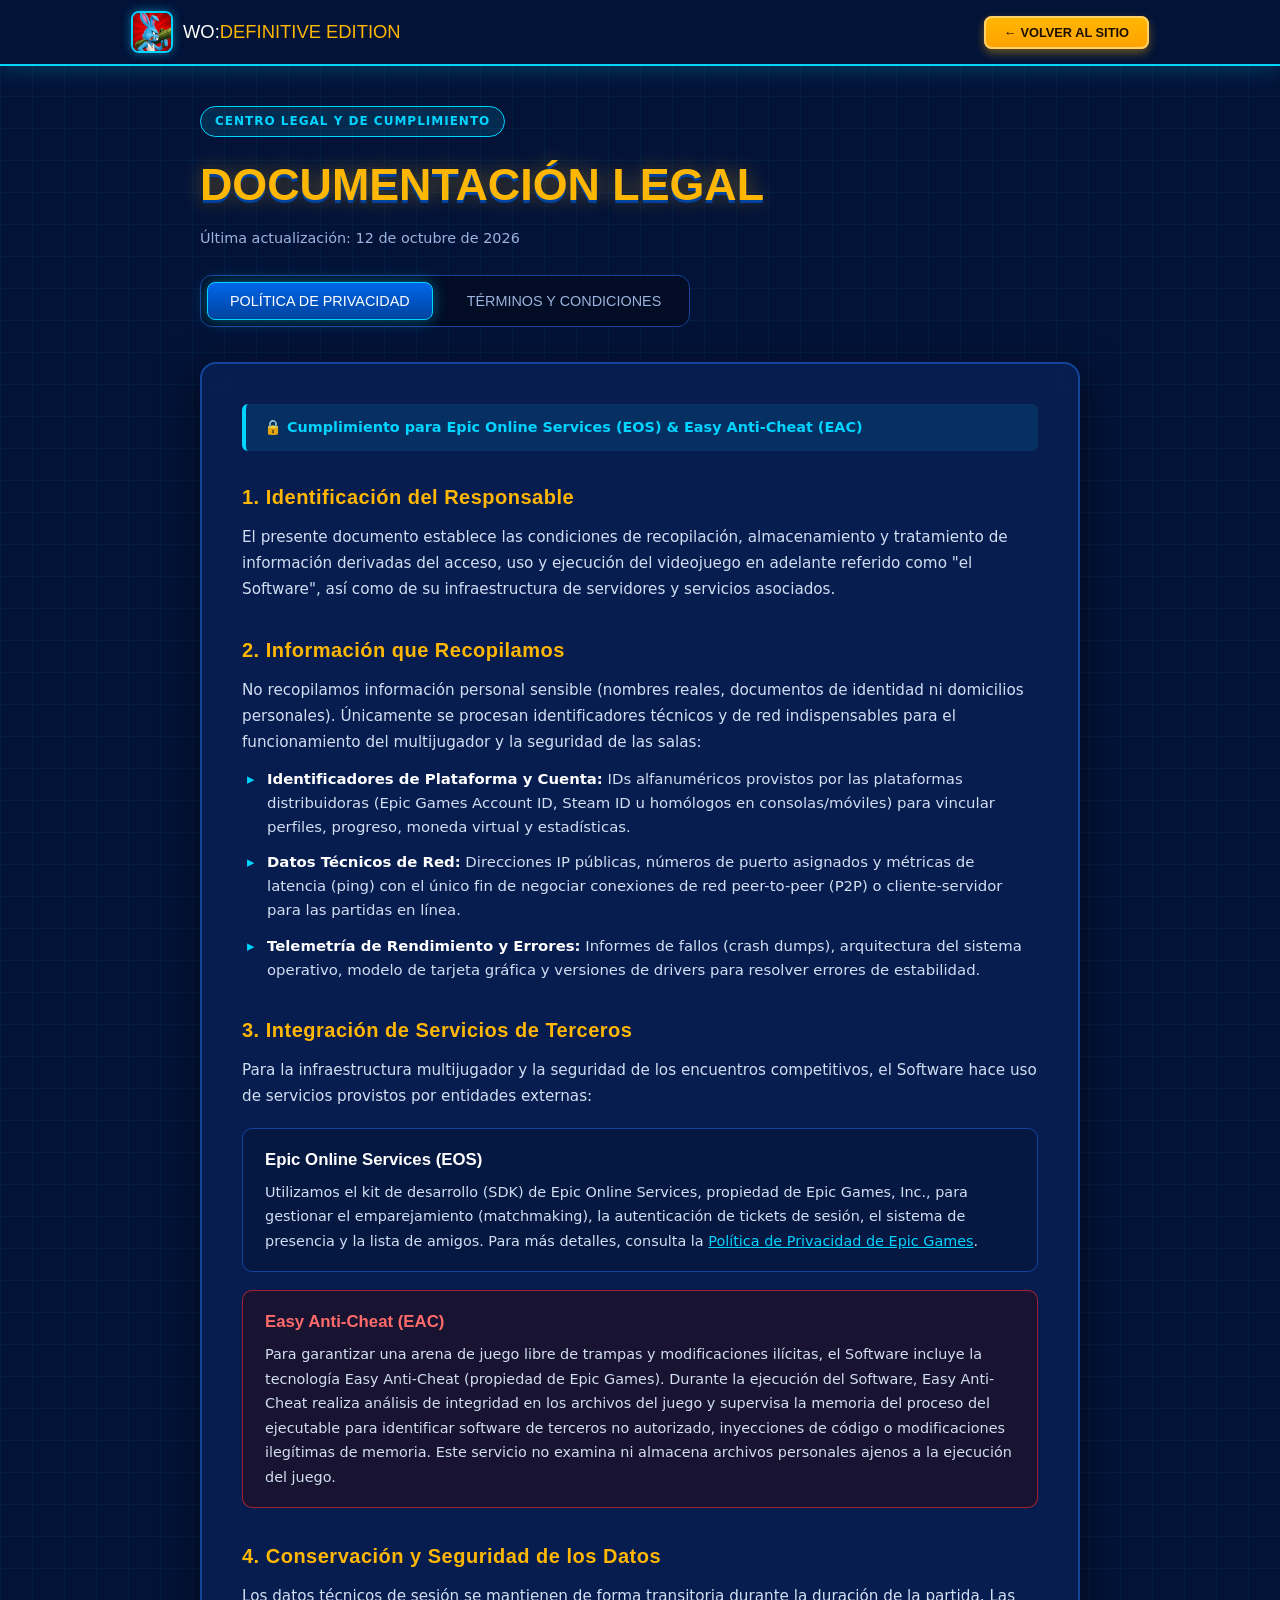
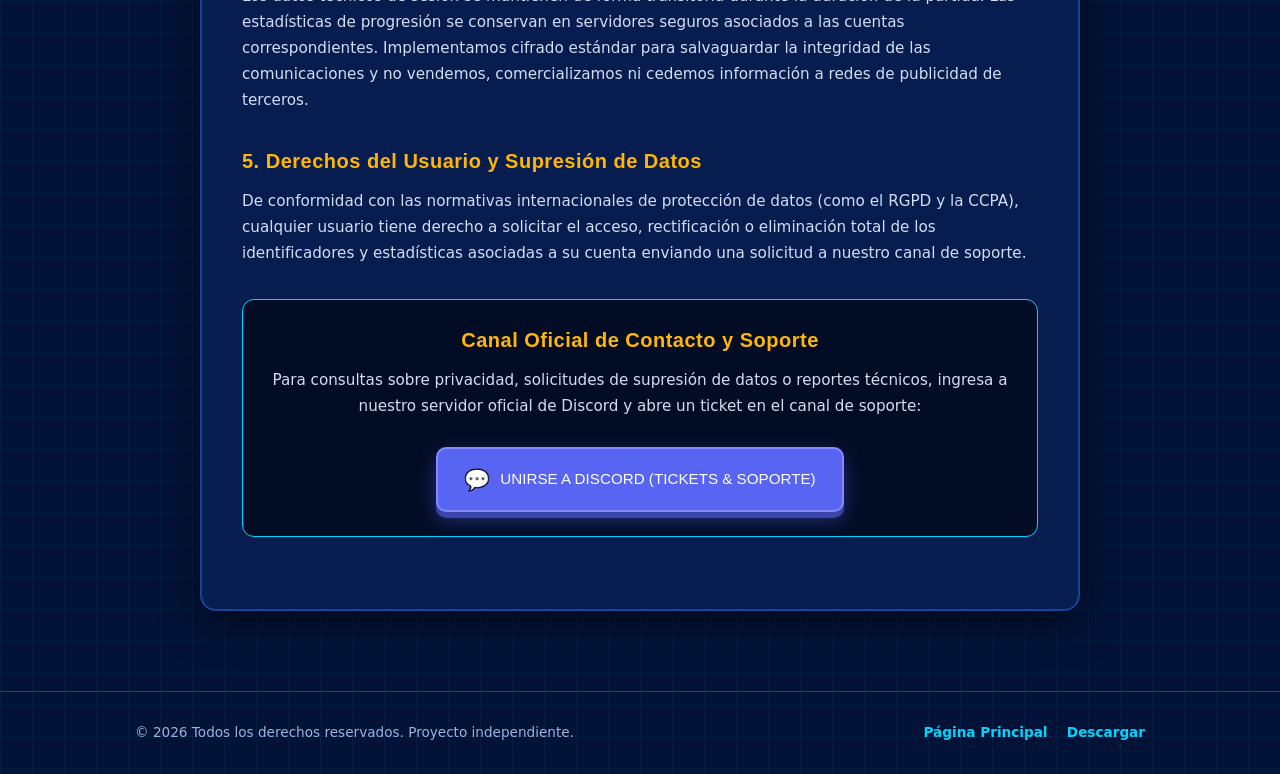
==== commit c42dbbaf: "Agregar favicon en la pestaña del navegador" ====
--- a/privacy.html
+++ b/privacy.html
@@ -3,6 +3,7 @@
 <head>
   <meta charset="UTF-8" />
   <meta name="viewport" content="width=device-width, initial-scale=1.0, minimum-scale=1.0" />
+  <link rel="icon" type="image/jpeg" href="Assets/Logo.jpg" />
   <title>Legal: Privacidad y Términos de Servicio</title>
   <link rel="stylesheet" href="Css/style.css" />
   <link rel="preconnect" href="https://fonts.googleapis.com">
@@ -16,7 +17,7 @@
     <div class="container nav-content">
       <a href="index.html" class="logo-brand">
         <img src="Assets/Logo.jpg" alt="Logo" class="nav-avatar" />
-        <span class="logo-text">WO:<span class="logo-text-desktop">DEFINITIVE EDITION</span><span class="logo-text-mobile">DE</span></span>
+        <span class="logo-text">WO:<span class="logo-text-desktop">DEFINITIVE EDITION</span><span
       </a>
       <nav class="nav-menu">
         <ul class="nav-links">
--- a/Css/style.css
+++ b/Css/style.css
@@ -284,19 +284,28 @@
   }
 
   .nav-links {
-    flex-direction: column;
-    width: 100%;
-    padding: 20px 0;
-    gap: 16px;
-    text-align: center;
-  }
+      display: flex;
+      flex-direction: column;
+      align-items: center;      /* Centra horizontalmente los items */
+      justify-content: center;
+      width: 100%;
+      padding: 20px 0;
+      gap: 16px;
+      text-align: center;
+    }
+
+  .nav-links li {
+      width: 100%;
+      display: flex;
+      justify-content: center;  /* Centra el contenido de cada <li> */
+      align-items: center;
+    }
 
   .btn-play-nav {
-    display: inline-block;
-    margin-top: 6px;
-    width: 80%;
-    max-width: 220px;
-  }
+      display: inline-block;
+      margin: 6px auto 0 auto;  /* auto en los costados fuerza el centrado */
+      text-align: center;
+    }
 }
 
 /* Hero Section */
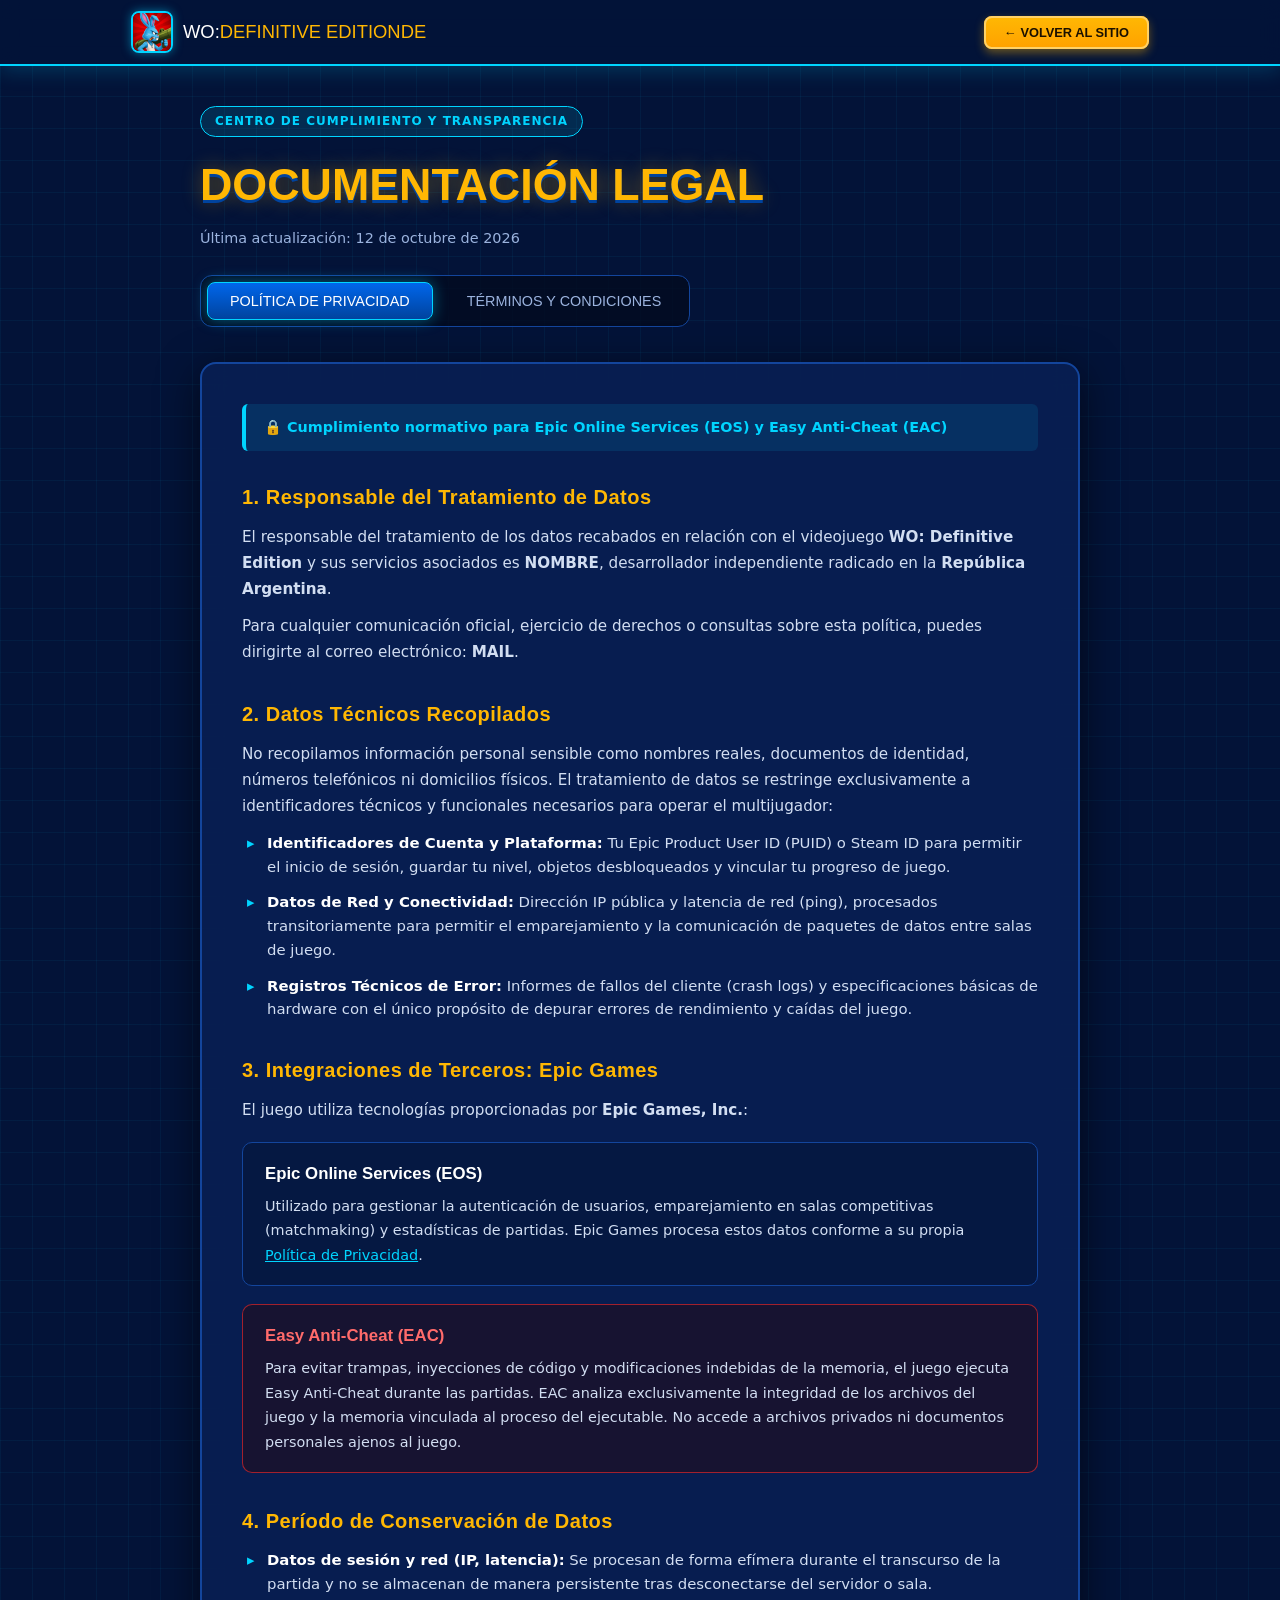
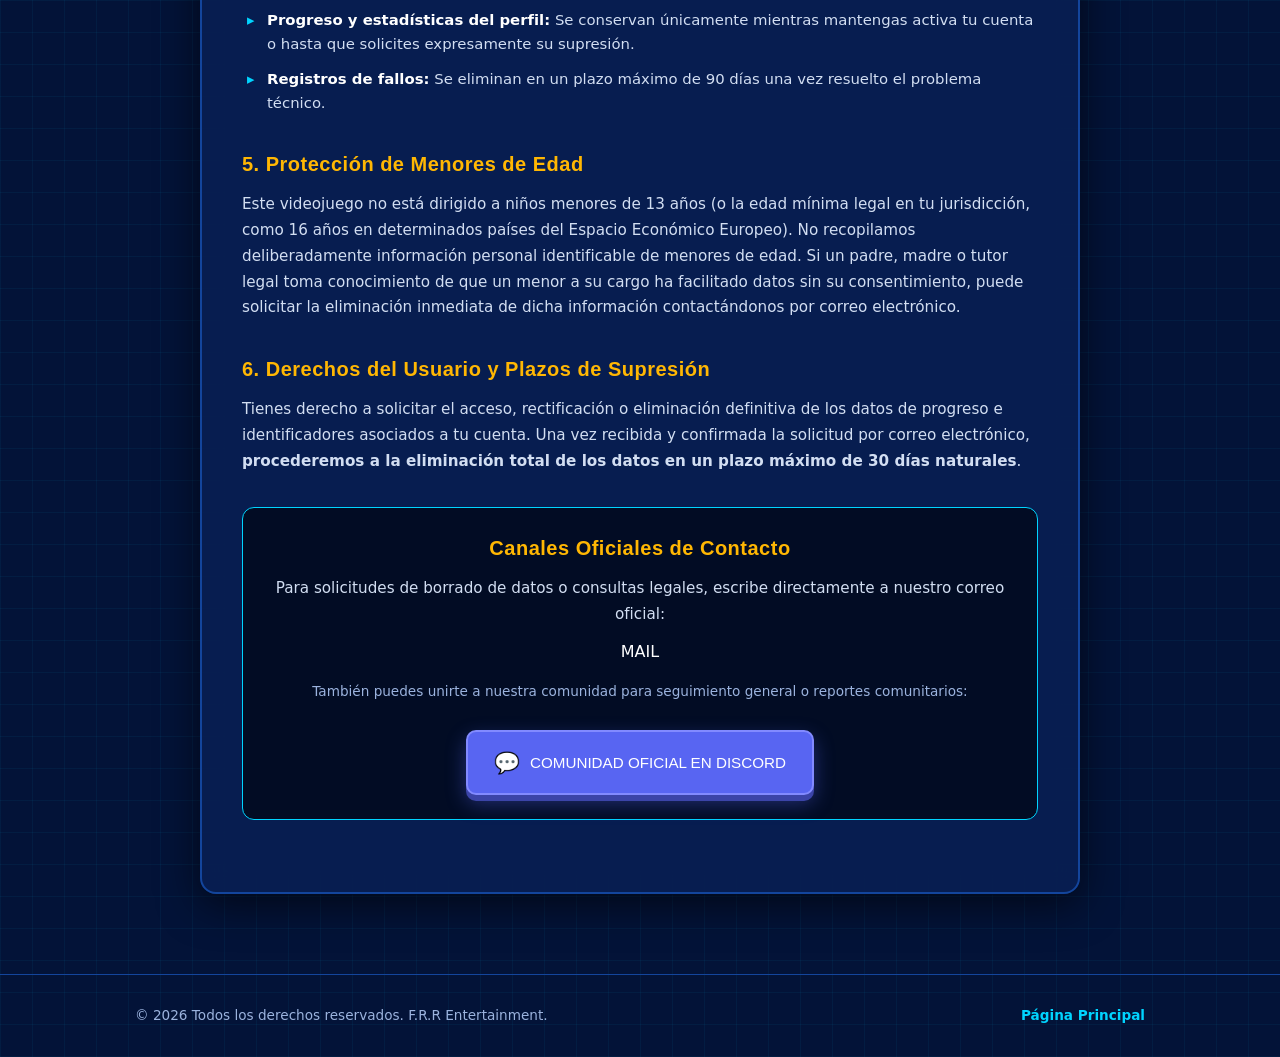
==== commit 6e009285: "Cambios pedidos por Claude" ====
--- a/privacy.html
+++ b/privacy.html
@@ -4,7 +4,7 @@
   <meta charset="UTF-8" />
   <meta name="viewport" content="width=device-width, initial-scale=1.0, minimum-scale=1.0" />
   <link rel="icon" type="image/jpeg" href="Assets/Logo.jpg" />
-  <title>Legal: Privacidad y Términos de Servicio</title>
+  <title>Aviso Legal, Privacidad y Términos de Servicio</title>
   <link rel="stylesheet" href="Css/style.css" />
   <link rel="preconnect" href="https://fonts.googleapis.com">
   <link rel="preconnect" href="https://fonts.gstatic.com" crossorigin>
@@ -12,12 +12,11 @@
 </head>
 <body class="legal-page-body">
 
-  <!-- Navbar -->
   <header class="navbar">
     <div class="container nav-content">
       <a href="index.html" class="logo-brand">
         <img src="Assets/Logo.jpg" alt="Logo" class="nav-avatar" />
-        <span class="logo-text">WO:<span class="logo-text-desktop">DEFINITIVE EDITION</span><span
+        <span class="logo-text">WO:<span class="logo-text-desktop">DEFINITIVE EDITION</span><span class="logo-text-mobile">DE</span></span>
       </a>
       <nav class="nav-menu">
         <ul class="nav-links">
@@ -27,126 +26,135 @@
     </div>
   </header>
 
-  <!-- Contenedor Principal Legal -->
   <main class="container legal-wrapper">
     <div class="legal-header text-center">
-      <span class="legal-badge">CENTRO LEGAL Y DE CUMPLIMIENTO</span>
+      <span class="legal-badge">CENTRO DE CUMPLIMIENTO Y TRANSPARENCIA</span>
       <h1 class="legal-main-title">DOCUMENTACIÓN LEGAL</h1>
       <p class="legal-subtext">Última actualización: 12 de octubre de 2026</p>
 
-      <!-- Selector interactivo de documentos -->
       <div class="legal-tabs">
         <button class="tab-btn active" onclick="switchTab('privacy')">POLÍTICA DE PRIVACIDAD</button>
         <button class="tab-btn" onclick="switchTab('terms')">TÉRMINOS Y CONDICIONES</button>
       </div>
     </div>
 
-    <!-- DOCUMENTO 1: POLÍTICA DE PRIVACIDAD -->
+    <!-- PESTAÑA 1: POLÍTICA DE PRIVACIDAD -->
     <article id="tab-privacy" class="legal-doc-box tab-content active">
       <div class="doc-meta-banner">
-        <span>🔒 Cumplimiento para Epic Online Services (EOS) & Easy Anti-Cheat (EAC)</span>
+        <span>🔒 Cumplimiento normativo para Epic Online Services (EOS) y Easy Anti-Cheat (EAC)</span>
       </div>
 
       <section class="doc-section">
-        <h2>1. Identificación del Responsable</h2>
-        <p>El presente documento establece las condiciones de recopilación, almacenamiento y tratamiento de información derivadas del acceso, uso y ejecución del videojuego en adelante referido como "el Software", así como de su infraestructura de servidores y servicios asociados.</p>
+        <h2>1. Responsable del Tratamiento de Datos</h2>
+        <p>El responsable del tratamiento de los datos recabados en relación con el videojuego <strong>WO: Definitive Edition</strong> y sus servicios asociados es <strong>NOMBRE</strong>, desarrollador independiente radicado en la <strong>República Argentina</strong>.</p>
+        <p>Para cualquier comunicación oficial, ejercicio de derechos o consultas sobre esta política, puedes dirigirte al correo electrónico: <strong>MAIL</strong>.</p>
       </section>
 
       <section class="doc-section">
-        <h2>2. Información que Recopilamos</h2>
-        <p>No recopilamos información personal sensible (nombres reales, documentos de identidad ni domicilios personales). Únicamente se procesan identificadores técnicos y de red indispensables para el funcionamiento del multijugador y la seguridad de las salas:</p>
+        <h2>2. Datos Técnicos Recopilados</h2>
+        <p>No recopilamos información personal sensible como nombres reales, documentos de identidad, números telefónicos ni domicilios físicos. El tratamiento de datos se restringe exclusivamente a identificadores técnicos y funcionales necesarios para operar el multijugador:</p>
         <ul class="doc-list">
-          <li><strong>Identificadores de Plataforma y Cuenta:</strong> IDs alfanuméricos provistos por las plataformas distribuidoras (Epic Games Account ID, Steam ID u homólogos en consolas/móviles) para vincular perfiles, progreso, moneda virtual y estadísticas.</li>
-          <li><strong>Datos Técnicos de Red:</strong> Direcciones IP públicas, números de puerto asignados y métricas de latencia (ping) con el único fin de negociar conexiones de red peer-to-peer (P2P) o cliente-servidor para las partidas en línea.</li>
-          <li><strong>Telemetría de Rendimiento y Errores:</strong> Informes de fallos (crash dumps), arquitectura del sistema operativo, modelo de tarjeta gráfica y versiones de drivers para resolver errores de estabilidad.</li>
+          <li><strong>Identificadores de Cuenta y Plataforma:</strong> Tu Epic Product User ID (PUID) o Steam ID para permitir el inicio de sesión, guardar tu nivel, objetos desbloqueados y vincular tu progreso de juego.</li>
+          <li><strong>Datos de Red y Conectividad:</strong> Dirección IP pública y latencia de red (ping), procesados transitoriamente para permitir el emparejamiento y la comunicación de paquetes de datos entre salas de juego.</li>
+          <li><strong>Registros Técnicos de Error:</strong> Informes de fallos del cliente (crash logs) y especificaciones básicas de hardware con el único propósito de depurar errores de rendimiento y caídas del juego.</li>
         </ul>
       </section>
 
       <section class="doc-section">
-        <h2>3. Integración de Servicios de Terceros</h2>
-        <p>Para la infraestructura multijugador y la seguridad de los encuentros competitivos, el Software hace uso de servicios provistos por entidades externas:</p>
-        
+        <h2>3. Integraciones de Terceros: Epic Games</h2>
+        <p>El juego utiliza tecnologías proporcionadas por <strong>Epic Games, Inc.</strong>:</p>
         <div class="callout-box">
           <h3>Epic Online Services (EOS)</h3>
-          <p>Utilizamos el kit de desarrollo (SDK) de Epic Online Services, propiedad de Epic Games, Inc., para gestionar el emparejamiento (matchmaking), la autenticación de tickets de sesión, el sistema de presencia y la lista de amigos. Para más detalles, consulta la <a href="https://www.epicgames.com/site/es-ES/privacypolicy" target="_blank" rel="noopener">Política de Privacidad de Epic Games</a>.</p>
+          <p>Utilizado para gestionar la autenticación de usuarios, emparejamiento en salas competitivas (matchmaking) y estadísticas de partidas. Epic Games procesa estos datos conforme a su propia <a href="https://www.epicgames.com/site/es-ES/privacypolicy" target="_blank" rel="noopener">Política de Privacidad</a>.</p>
         </div>
-
         <div class="callout-box callout-security">
           <h3>Easy Anti-Cheat (EAC)</h3>
-          <p>Para garantizar una arena de juego libre de trampas y modificaciones ilícitas, el Software incluye la tecnología Easy Anti-Cheat (propiedad de Epic Games). Durante la ejecución del Software, Easy Anti-Cheat realiza análisis de integridad en los archivos del juego y supervisa la memoria del proceso del ejecutable para identificar software de terceros no autorizado, inyecciones de código o modificaciones ilegítimas de memoria. Este servicio no examina ni almacena archivos personales ajenos a la ejecución del juego.</p>
+          <p>Para evitar trampas, inyecciones de código y modificaciones indebidas de la memoria, el juego ejecuta Easy Anti-Cheat durante las partidas. EAC analiza exclusivamente la integridad de los archivos del juego y la memoria vinculada al proceso del ejecutable. No accede a archivos privados ni documentos personales ajenos al juego.</p>
         </div>
       </section>
 
       <section class="doc-section">
-        <h2>4. Conservación y Seguridad de los Datos</h2>
-        <p>Los datos técnicos de sesión se mantienen de forma transitoria durante la duración de la partida. Las estadísticas de progresión se conservan en servidores seguros asociados a las cuentas correspondientes. Implementamos cifrado estándar para salvaguardar la integridad de las comunicaciones y no vendemos, comercializamos ni cedemos información a redes de publicidad de terceros.</p>
+        <h2>4. Período de Conservación de Datos</h2>
+        <ul class="doc-list">
+          <li><strong>Datos de sesión y red (IP, latencia):</strong> Se procesan de forma efímera durante el transcurso de la partida y no se almacenan de manera persistente tras desconectarse del servidor o sala.</li>
+          <li><strong>Progreso y estadísticas del perfil:</strong> Se conservan únicamente mientras mantengas activa tu cuenta o hasta que solicites expresamente su supresión.</li>
+          <li><strong>Registros de fallos:</strong> Se eliminan en un plazo máximo de 90 días una vez resuelto el problema técnico.</li>
+        </ul>
       </section>
 
       <section class="doc-section">
-        <h2>5. Derechos del Usuario y Supresión de Datos</h2>
-        <p>De conformidad con las normativas internacionales de protección de datos (como el RGPD y la CCPA), cualquier usuario tiene derecho a solicitar el acceso, rectificación o eliminación total de los identificadores y estadísticas asociadas a su cuenta enviando una solicitud a nuestro canal de soporte.</p>
+        <h2>5. Protección de Menores de Edad</h2>
+        <p>Este videojuego no está dirigido a niños menores de 13 años (o la edad mínima legal en tu jurisdicción, como 16 años en determinados países del Espacio Económico Europeo). No recopilamos deliberadamente información personal identificable de menores de edad. Si un padre, madre o tutor legal toma conocimiento de que un menor a su cargo ha facilitado datos sin su consentimiento, puede solicitar la eliminación inmediata de dicha información contactándonos por correo electrónico.</p>
       </section>
 
-<section class="doc-section contact-card">
-        <h2>Canal Oficial de Contacto y Soporte</h2>
-        <p>Para consultas sobre privacidad, solicitudes de supresión de datos o reportes técnicos, ingresa a nuestro servidor oficial de Discord y abre un ticket en el canal de soporte:</p>
-        <!-- Reemplaza el '#' con tu enlace de invitación a Discord -->
-        <a href="https://discord.gg/Q3DEK8SKWU" target="_blank" rel="noopener" class="discord-btn">
-          <span class="discord-icon">💬</span> UNIRSE A DISCORD (TICKETS & SOPORTE)
+      <section class="doc-section">
+        <h2>6. Derechos del Usuario y Plazos de Supresión</h2>
+        <p>Tienes derecho a solicitar el acceso, rectificación o eliminación definitiva de los datos de progreso e identificadores asociados a tu cuenta. Una vez recibida y confirmada la solicitud por correo electrónico, <strong>procederemos a la eliminación total de los datos en un plazo máximo de 30 días naturales</strong>.</p>
+      </section>
+
+      <section class="doc-section contact-card">
+        <h2>Canales Oficiales de Contacto</h2>
+        <p>Para solicitudes de borrado de datos o consultas legales, escribe directamente a nuestro correo oficial:</p>
+        <div class="email-badge">MAIL</div>
+        <p style="margin-top: 15px; font-size: 0.85rem; color: var(--text-dim);">También puedes unirte a nuestra comunidad para seguimiento general o reportes comunitarios:</p>
+        <a href="https://discord.gg/TU_INVITACION" target="_blank" rel="noopener" class="discord-btn">
+          <span class="discord-icon">💬</span> COMUNIDAD OFICIAL EN DISCORD
         </a>
       </section>
     </article>
 
-    <!-- DOCUMENTO 2: TÉRMINOS Y CONDICIONES -->
+    <!-- PESTAÑA 2: TÉRMINOS Y CONDICIONES (EULA) -->
     <article id="tab-terms" class="legal-doc-box tab-content">
       <div class="doc-meta-banner banner-terms">
-        <span>⚖️ Contrato de Licencia de Usuario Final (EULA) y Normas de Uso</span>
+        <span>⚖️ Términos de Servicio y Contrato de Licencia de Usuario Final (EULA)</span>
       </div>
 
       <section class="doc-section">
-        <h2>1. Concesión de Licencia</h2>
-        <p>Al descargar, instalar o ejecutar el Software, se le otorga una licencia personal, limitada, revocable, no exclusiva y no transferible para su uso con fines de entretenimiento personal y no comercial.</p>
+        <h2>1. Aceptación de los Términos</h2>
+        <p>Al descargar, instalar o jugar a <strong>WO: Definitive Edition</strong>, aceptas quedar vinculado por estos Términos de Servicio. Si no estás de acuerdo con alguna de las condiciones, no debes instalar ni utilizar el software.</p>
       </section>
 
       <section class="doc-section">
-        <h2>2. Conducta del Jugador y Juego Limpio</h2>
-        <p>El Software es una experiencia competitiva. Al ingresar a cualquier partida pública o privada, el usuario se compromete a no incurrir en:</p>
+        <h2>2. Concesión de Licencia Limitada</h2>
+        <p>Se te otorga una licencia revocable, no exclusiva, intransferible y no sublicenciable para descargar y ejecutar el videojuego exclusivamente para fines de entretenimiento personal y no comercial en dispositivos compatibles autorizados.</p>
+      </section>
+
+      <section class="doc-section">
+        <h2>3. Reglas de Conducta y Juego Limpio (Anti-Cheat)</h2>
+        <p>Para proteger la comunidad y la integridad competitiva del juego, queda expresamente prohibido:</p>
         <ul class="doc-list">
-          <li><strong>Uso de Trampas o Exploits:</strong> Queda estrictamente prohibido el uso de bots, scripts de automatización, modificaciones de memoria, desensamblado o ingeniería inversa con el fin de obtener ventajas injustas.</li>
-          <li><strong>Alteración de Archivos:</strong> Modificar los ejecutables, paquetes de datos o bibliotecas DLL del juego o del sistema Easy Anti-Cheat resultará en la expulsión permanente de los servidores.</li>
-          <li><strong>Conducta Antideportiva:</strong> Acoso, colusión con adversarios para manipular el ranking o interrupción intencional del emparejamiento.</li>
+          <li><strong>Trampas y Alteraciones:</strong> Utilizar cheats, bots, scripts de puntería automatizada, herramientas de inyección en memoria, o alterar los paquetes de datos y archivos binarios del juego.</li>
+          <li><strong>Evasión de Seguridad:</strong> Intentar deshabilitar, bloquear, eludir o aplicar ingeniería inversa sobre los sistemas de <strong>Easy Anti-Cheat</strong> o <strong>Epic Online Services</strong>. El intento deliberado de evasión resultará en la suspensión permanente de acceso a los servidores en línea.</li>
+          <li><strong>Comportamiento Malicioso:</strong> Explotar deliberadamente fallos del juego (exploits) o atacar la infraestructura de red mediante saturación o denegación de servicio.</li>
         </ul>
       </section>
 
       <section class="doc-section">
-        <h2>3. Servicios en Línea y Disponibilidad</h2>
-        <p>Los servicios multijugador dependen de la disponibilidad operativa de nuestros servidores y de la infraestructura de Epic Online Services. No garantizamos un servicio ininterrumpido o libre de errores durante mantenimientos programados, actualizaciones de versiones o contingencias técnicas externas.</p>
+        <h2>4. Propiedad Intelectual</h2>
+        <p>Todos los derechos sobre el código fuente, arte 2D, animaciones, texturas, música, interfaz gráfica y elementos distintivos del juego son propiedad de su desarrollador. No se concede ningún derecho de propiedad intelectual sobre el juego, salvo la licencia de uso personal descrita.</p>
       </section>
 
       <section class="doc-section">
-        <h2>4. Propiedad Intelectual</h2>
-        <p>Todo el código fuente, arte 2D, animaciones, efectos visuales, diseño sonoro, interfaz de usuario y marcas asociadas son propiedad exclusiva de sus respectivos creadores independientes. Queda prohibida la redistribución, venta o explotación comercial no autorizada de los activos del Software.</p>
+        <h2>5. Disponibilidad del Servicio en Línea</h2>
+        <p>Los servicios multijugador se ofrecen según disponibilidad técnica. El desarrollador se reserva el derecho de suspender temporalmente el acceso a servidores para tareas de mantenimiento, aplicación de parches o mejoras del sistema sin previo aviso.</p>
       </section>
 
       <section class="doc-section">
-        <h2>5. Exención y Limitación de Responsabilidad</h2>
-        <p>El Software se proporciona "tal cual" (AS IS). En la medida permitida por la legislación aplicable, el equipo desarrollador no será responsable por daños indirectos, incidentales o derivados del mal uso del Software o incompatibilidades con hardware no soportado.</p>
+        <h2>6. Limitación de Responsabilidad y Ley Aplicable</h2>
+        <p>El juego se entrega "tal cual" (AS-IS), sin garantías de compatibilidad universal con cualquier hardware o software ajeno al soporte oficial especificado. Estos términos se rigen por las leyes de la <strong>República Argentina</strong>, sin perjuicio de las protecciones inderogables para el consumidor que correspondan en tu país de residencia.</p>
       </section>
     </article>
   </main>
 
-  <!-- Footer -->
   <footer class="footer">
     <div class="container footer-content">
-      <p>&copy; 2026 Todos los derechos reservados. Proyecto independiente.</p>
+      <p>&copy; 2026 Todos los derechos reservados. F.R.R Entertainment.</p>
       <div class="footer-links">
         <a href="index.html">Página Principal</a>
-        <a href="index.html#download">Descargar</a>
       </div>
     </div>
   </footer>
 
-  <!-- Script para alternar pestañas -->
   <script>
     function switchTab(tab) {
       document.querySelectorAll('.tab-btn').forEach(btn => btn.classList.remove('active'));
@@ -163,4 +171,4 @@
     }
   </script>
 </body>
-</html>
+</html>
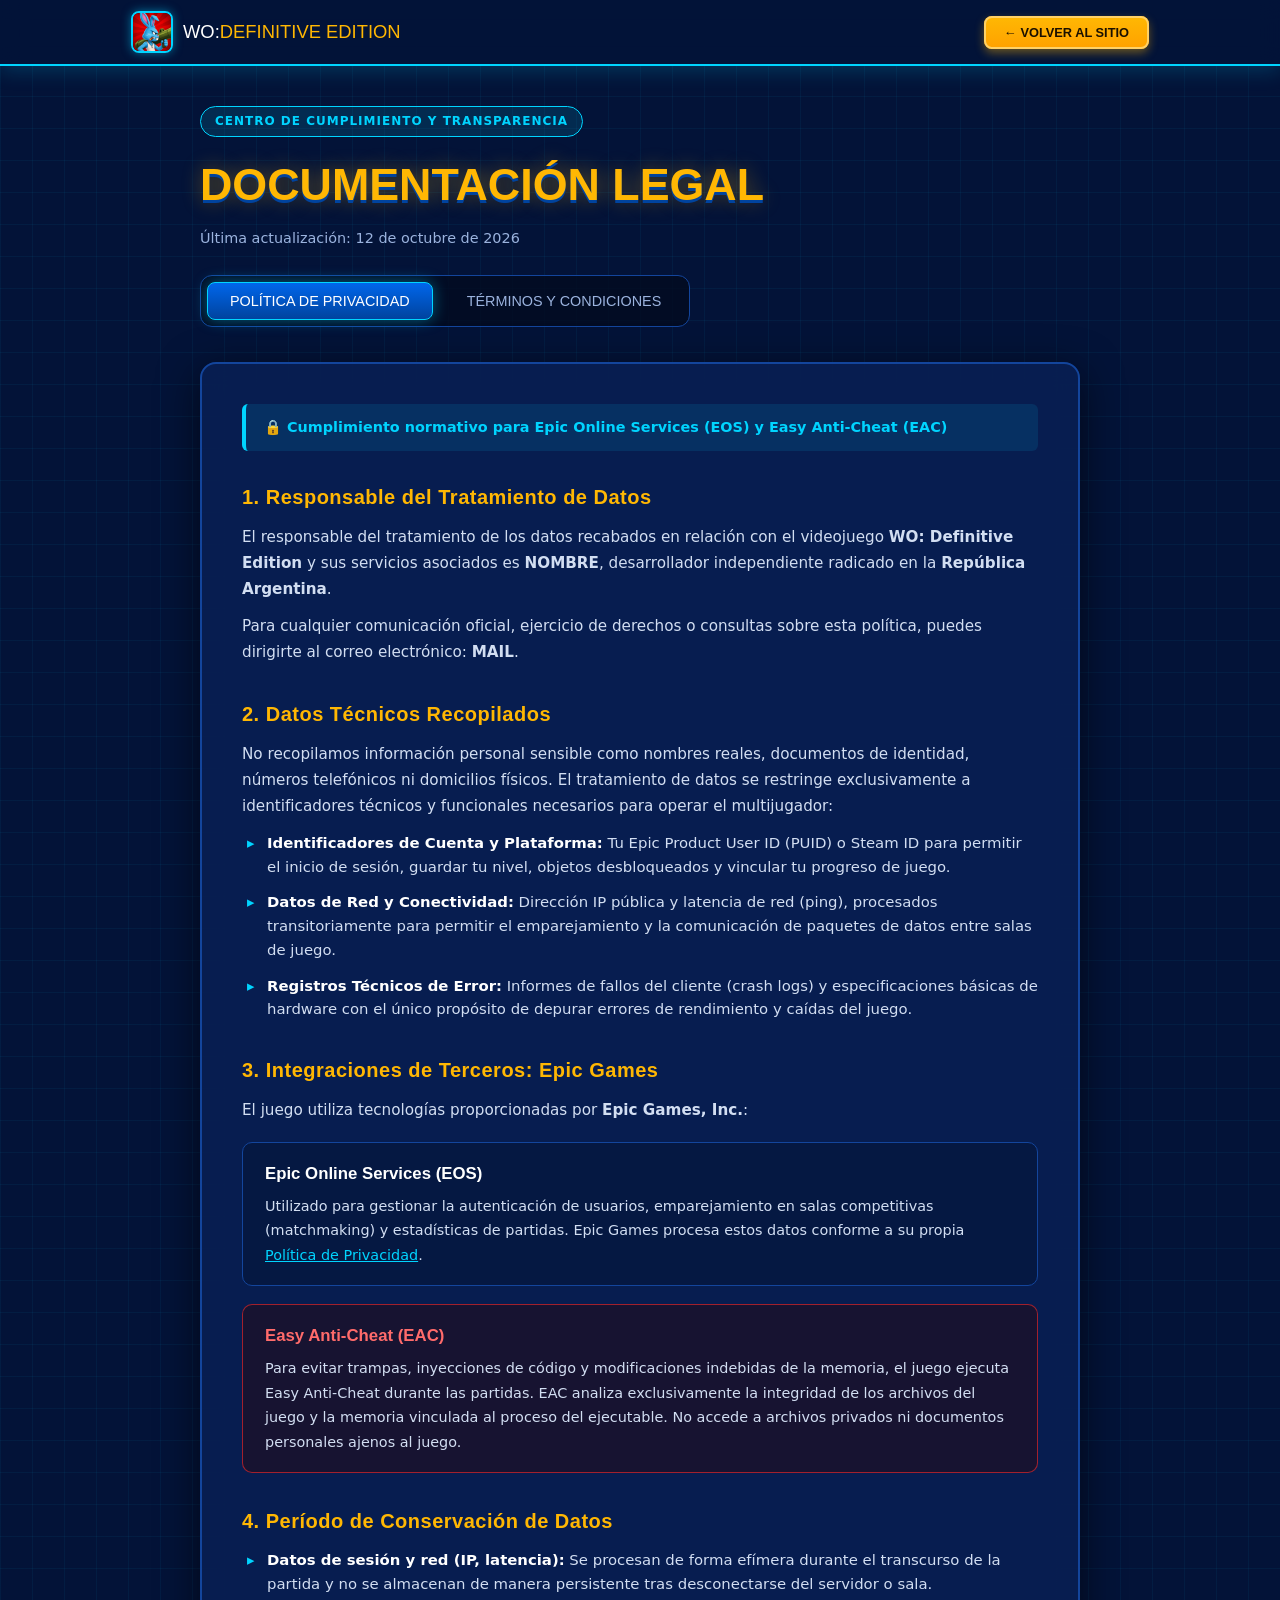
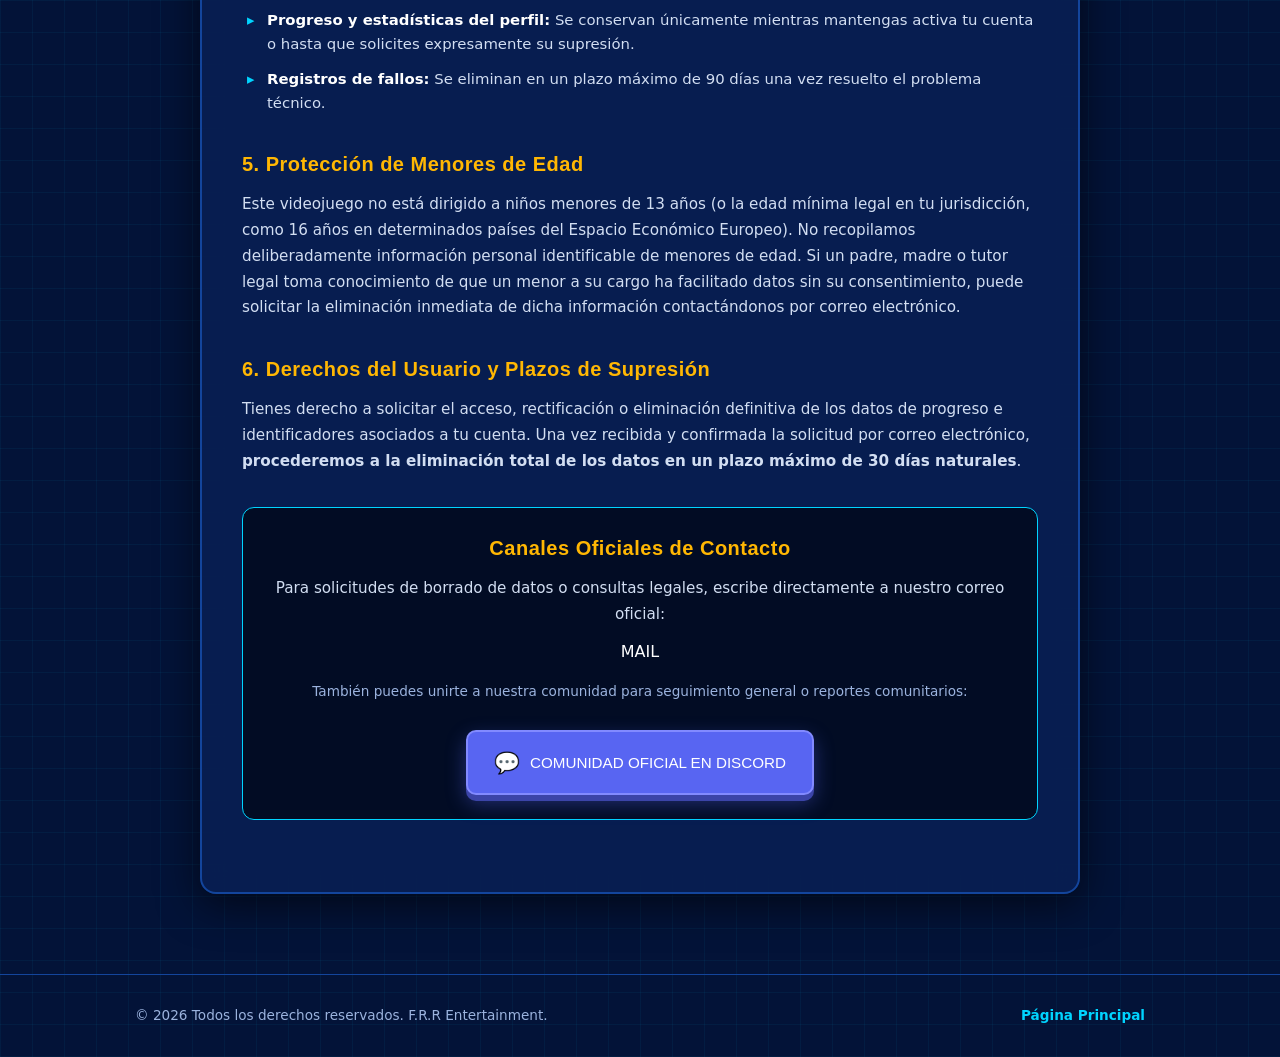
==== commit a3584316: "CAMBIOS PEDIDOS POR CLAUDE Removed mobile logo text from the header." ====
--- a/privacy.html
+++ b/privacy.html
@@ -16,7 +16,7 @@
     <div class="container nav-content">
       <a href="index.html" class="logo-brand">
         <img src="Assets/Logo.jpg" alt="Logo" class="nav-avatar" />
-        <span class="logo-text">WO:<span class="logo-text-desktop">DEFINITIVE EDITION</span><span class="logo-text-mobile">DE</span></span>
+        <span class="logo-text">WO:<span class="logo-text-desktop">DEFINITIVE EDITION</span></span>
       </a>
       <nav class="nav-menu">
         <ul class="nav-links">
@@ -171,4 +171,4 @@
     }
   </script>
 </body>
-</html>+</html>
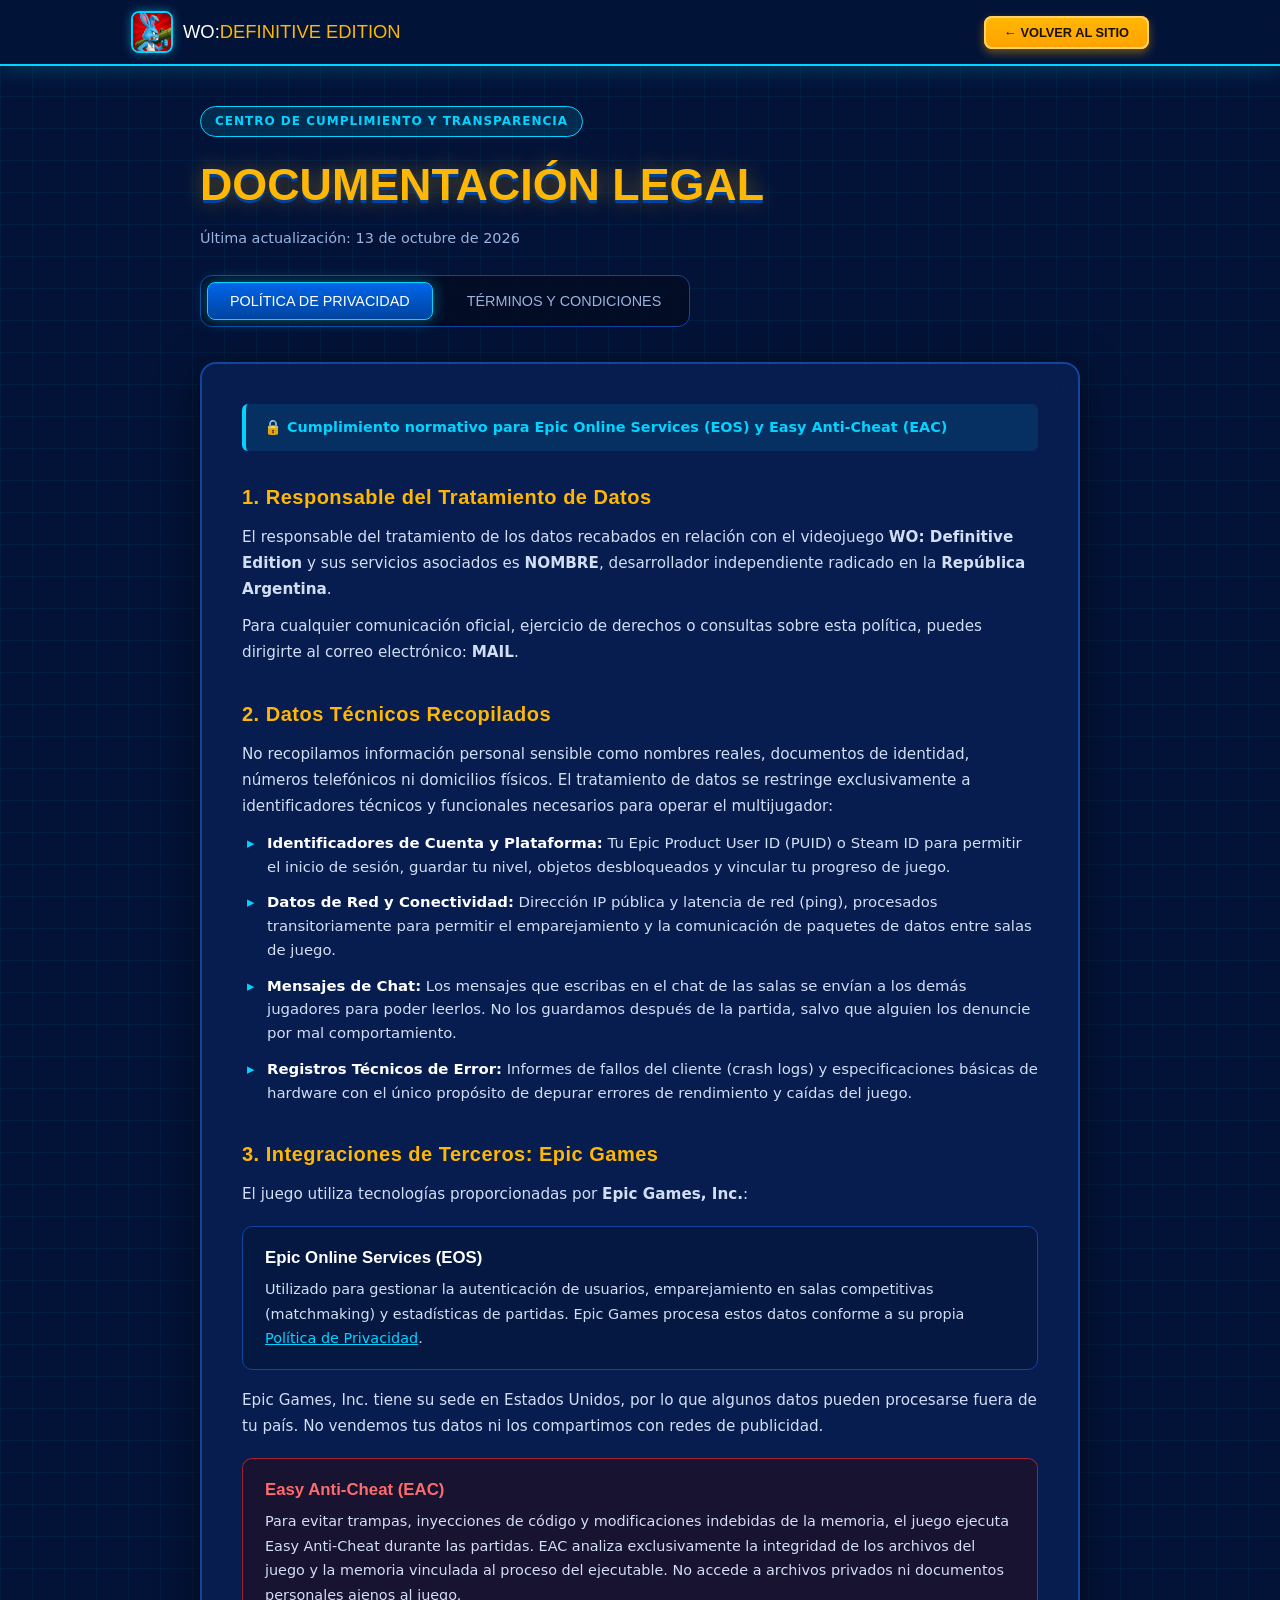
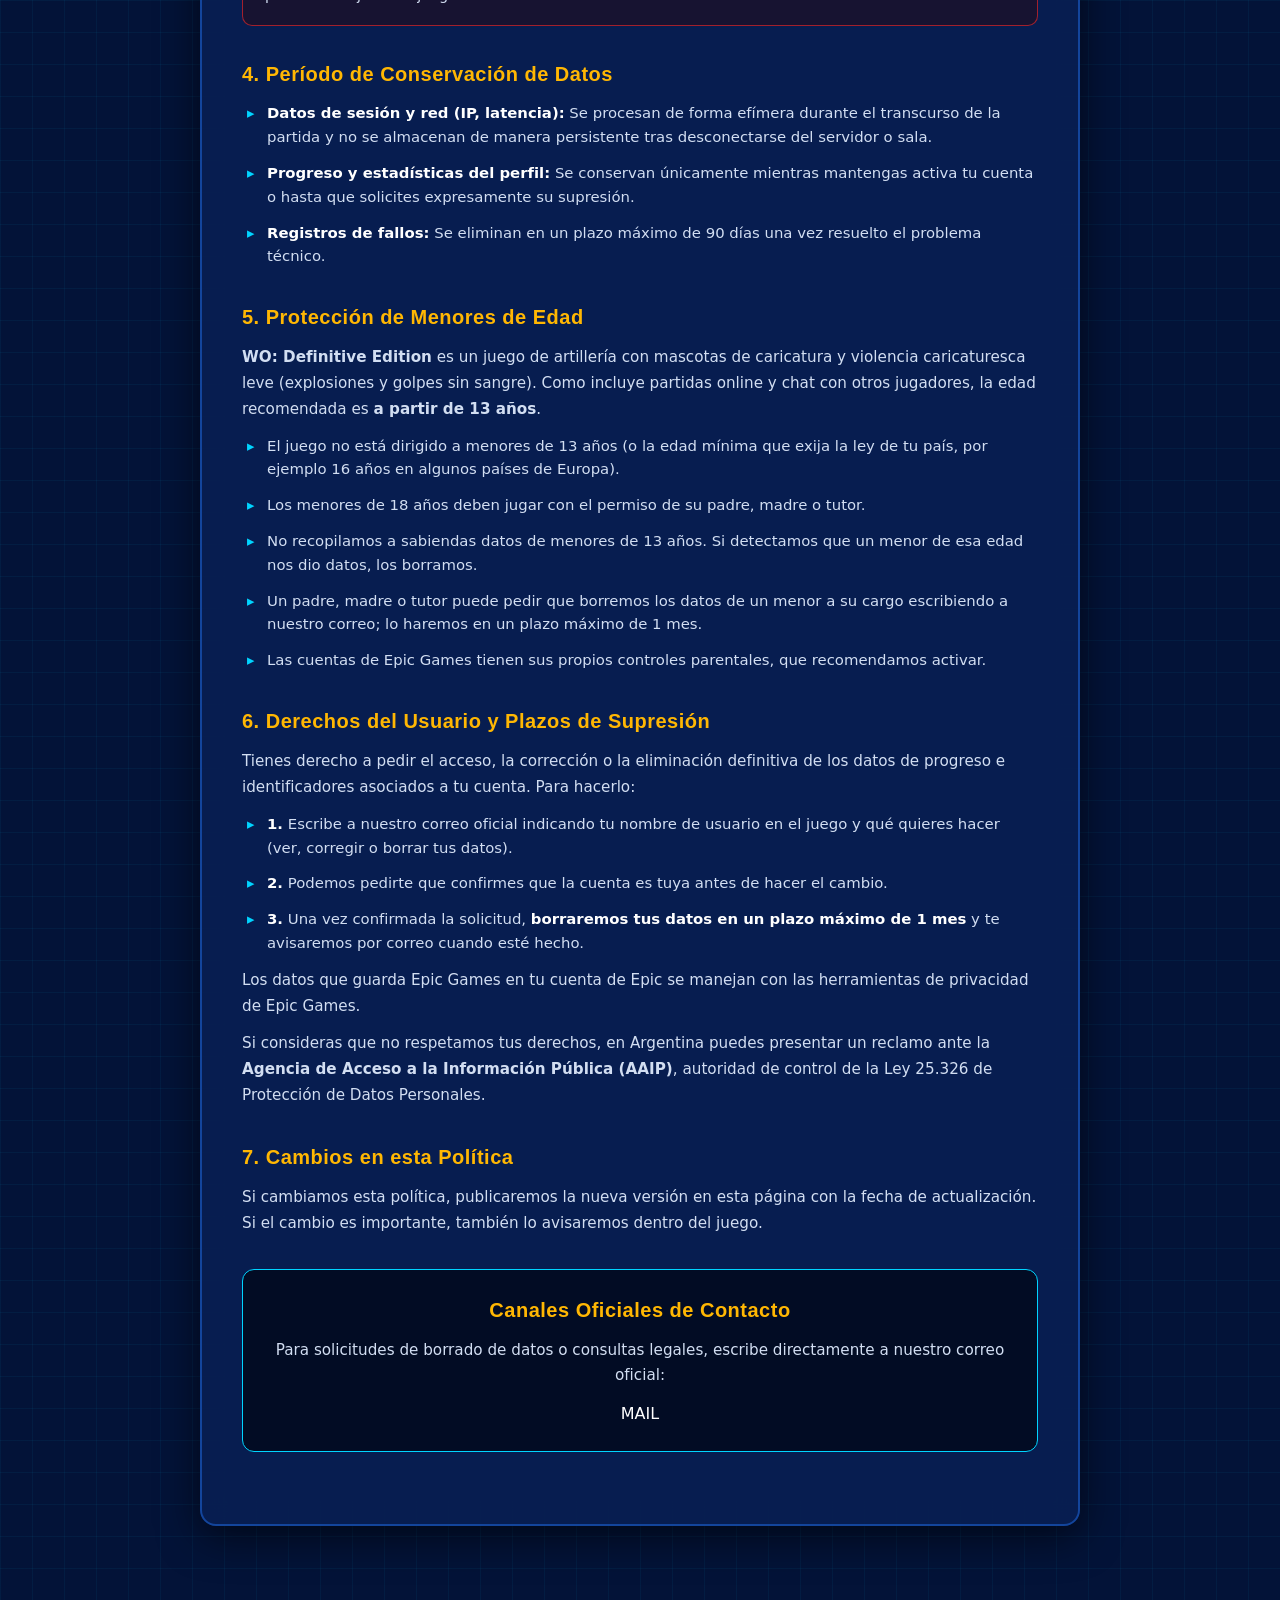
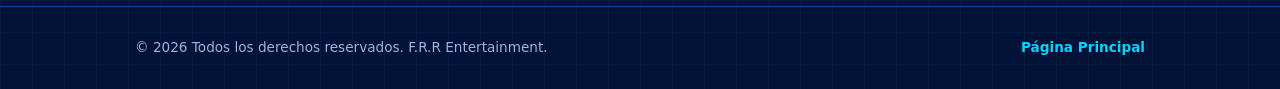
==== commit 2f3de96e: "Pagina: datos reales del juego, seccion Nosotros, privacidad y menores completas Co-Authored-By: Cla" ====
--- a/privacy.html
+++ b/privacy.html
@@ -30,7 +30,7 @@
     <div class="legal-header text-center">
       <span class="legal-badge">CENTRO DE CUMPLIMIENTO Y TRANSPARENCIA</span>
       <h1 class="legal-main-title">DOCUMENTACIÓN LEGAL</h1>
-      <p class="legal-subtext">Última actualización: 12 de octubre de 2026</p>
+      <p class="legal-subtext">Última actualización: 13 de octubre de 2026</p>
 
       <div class="legal-tabs">
         <button class="tab-btn active" onclick="switchTab('privacy')">POLÍTICA DE PRIVACIDAD</button>
@@ -56,6 +56,7 @@
         <ul class="doc-list">
           <li><strong>Identificadores de Cuenta y Plataforma:</strong> Tu Epic Product User ID (PUID) o Steam ID para permitir el inicio de sesión, guardar tu nivel, objetos desbloqueados y vincular tu progreso de juego.</li>
           <li><strong>Datos de Red y Conectividad:</strong> Dirección IP pública y latencia de red (ping), procesados transitoriamente para permitir el emparejamiento y la comunicación de paquetes de datos entre salas de juego.</li>
+          <li><strong>Mensajes de Chat:</strong> Los mensajes que escribas en el chat de las salas se envían a los demás jugadores para poder leerlos. No los guardamos después de la partida, salvo que alguien los denuncie por mal comportamiento.</li>
           <li><strong>Registros Técnicos de Error:</strong> Informes de fallos del cliente (crash logs) y especificaciones básicas de hardware con el único propósito de depurar errores de rendimiento y caídas del juego.</li>
         </ul>
       </section>
@@ -67,6 +68,7 @@
           <h3>Epic Online Services (EOS)</h3>
           <p>Utilizado para gestionar la autenticación de usuarios, emparejamiento en salas competitivas (matchmaking) y estadísticas de partidas. Epic Games procesa estos datos conforme a su propia <a href="https://www.epicgames.com/site/es-ES/privacypolicy" target="_blank" rel="noopener">Política de Privacidad</a>.</p>
         </div>
+        <p>Epic Games, Inc. tiene su sede en Estados Unidos, por lo que algunos datos pueden procesarse fuera de tu país. No vendemos tus datos ni los compartimos con redes de publicidad.</p>
         <div class="callout-box callout-security">
           <h3>Easy Anti-Cheat (EAC)</h3>
           <p>Para evitar trampas, inyecciones de código y modificaciones indebidas de la memoria, el juego ejecuta Easy Anti-Cheat durante las partidas. EAC analiza exclusivamente la integridad de los archivos del juego y la memoria vinculada al proceso del ejecutable. No accede a archivos privados ni documentos personales ajenos al juego.</p>
@@ -84,22 +86,43 @@
 
       <section class="doc-section">
         <h2>5. Protección de Menores de Edad</h2>
-        <p>Este videojuego no está dirigido a niños menores de 13 años (o la edad mínima legal en tu jurisdicción, como 16 años en determinados países del Espacio Económico Europeo). No recopilamos deliberadamente información personal identificable de menores de edad. Si un padre, madre o tutor legal toma conocimiento de que un menor a su cargo ha facilitado datos sin su consentimiento, puede solicitar la eliminación inmediata de dicha información contactándonos por correo electrónico.</p>
+        <p><strong>WO: Definitive Edition</strong> es un juego de artillería con mascotas de caricatura y violencia caricaturesca leve (explosiones y golpes sin sangre). Como incluye partidas online y chat con otros jugadores, la edad recomendada es <strong>a partir de 13 años</strong>.</p>
+        <ul class="doc-list">
+          <li>El juego no está dirigido a menores de 13 años (o la edad mínima que exija la ley de tu país, por ejemplo 16 años en algunos países de Europa).</li>
+          <li>Los menores de 18 años deben jugar con el permiso de su padre, madre o tutor.</li>
+          <li>No recopilamos a sabiendas datos de menores de 13 años. Si detectamos que un menor de esa edad nos dio datos, los borramos.</li>
+          <li>Un padre, madre o tutor puede pedir que borremos los datos de un menor a su cargo escribiendo a nuestro correo; lo haremos en un plazo máximo de 1 mes.</li>
+          <li>Las cuentas de Epic Games tienen sus propios controles parentales, que recomendamos activar.</li>
+        </ul>
       </section>
 
       <section class="doc-section">
         <h2>6. Derechos del Usuario y Plazos de Supresión</h2>
-        <p>Tienes derecho a solicitar el acceso, rectificación o eliminación definitiva de los datos de progreso e identificadores asociados a tu cuenta. Una vez recibida y confirmada la solicitud por correo electrónico, <strong>procederemos a la eliminación total de los datos en un plazo máximo de 30 días naturales</strong>.</p>
+        <p>Tienes derecho a pedir el acceso, la corrección o la eliminación definitiva de los datos de progreso e identificadores asociados a tu cuenta. Para hacerlo:</p>
+        <ul class="doc-list">
+          <li><strong>1.</strong> Escribe a nuestro correo oficial indicando tu nombre de usuario en el juego y qué quieres hacer (ver, corregir o borrar tus datos).</li>
+          <li><strong>2.</strong> Podemos pedirte que confirmes que la cuenta es tuya antes de hacer el cambio.</li>
+          <li><strong>3.</strong> Una vez confirmada la solicitud, <strong>borraremos tus datos en un plazo máximo de 1 mes</strong> y te avisaremos por correo cuando esté hecho.</li>
+        </ul>
+        <p>Los datos que guarda Epic Games en tu cuenta de Epic se manejan con las herramientas de privacidad de Epic Games.</p>
+        <p>Si consideras que no respetamos tus derechos, en Argentina puedes presentar un reclamo ante la <strong>Agencia de Acceso a la Información Pública (AAIP)</strong>, autoridad de control de la Ley 25.326 de Protección de Datos Personales.</p>
+      </section>
+
+      <section class="doc-section">
+        <h2>7. Cambios en esta Política</h2>
+        <p>Si cambiamos esta política, publicaremos la nueva versión en esta página con la fecha de actualización. Si el cambio es importante, también lo avisaremos dentro del juego.</p>
       </section>
 
       <section class="doc-section contact-card">
         <h2>Canales Oficiales de Contacto</h2>
         <p>Para solicitudes de borrado de datos o consultas legales, escribe directamente a nuestro correo oficial:</p>
         <div class="email-badge">MAIL</div>
+        <!-- Comunidad en Discord: volver a mostrar cuando haya un enlace de invitacion real
         <p style="margin-top: 15px; font-size: 0.85rem; color: var(--text-dim);">También puedes unirte a nuestra comunidad para seguimiento general o reportes comunitarios:</p>
         <a href="https://discord.gg/TU_INVITACION" target="_blank" rel="noopener" class="discord-btn">
           <span class="discord-icon">💬</span> COMUNIDAD OFICIAL EN DISCORD
         </a>
+        -->
       </section>
     </article>
 
@@ -156,6 +179,7 @@
   </footer>
 
   <script>
+    if (location.hash === '#terms') { window.addEventListener('DOMContentLoaded', () => switchTab('terms')); }
     function switchTab(tab) {
       document.querySelectorAll('.tab-btn').forEach(btn => btn.classList.remove('active'));
       document.querySelectorAll('.tab-content').forEach(content => content.classList.remove('active'));
--- a/Css/style.css
+++ b/Css/style.css
@@ -927,4 +927,15 @@
     width: 100%;
     font-size: 0.85rem;
   }
-}+}
+/* Seccion "Sobre el juego" y una sola plataforma centrada */
+.about-links a {
+  color: var(--grid-cyan);
+  font-weight: 700;
+  text-decoration: none;
+}
+.about-links a:hover { text-decoration: underline; }
+.platforms-grid.single {
+  grid-template-columns: minmax(0, 340px);
+  justify-content: center;
+}
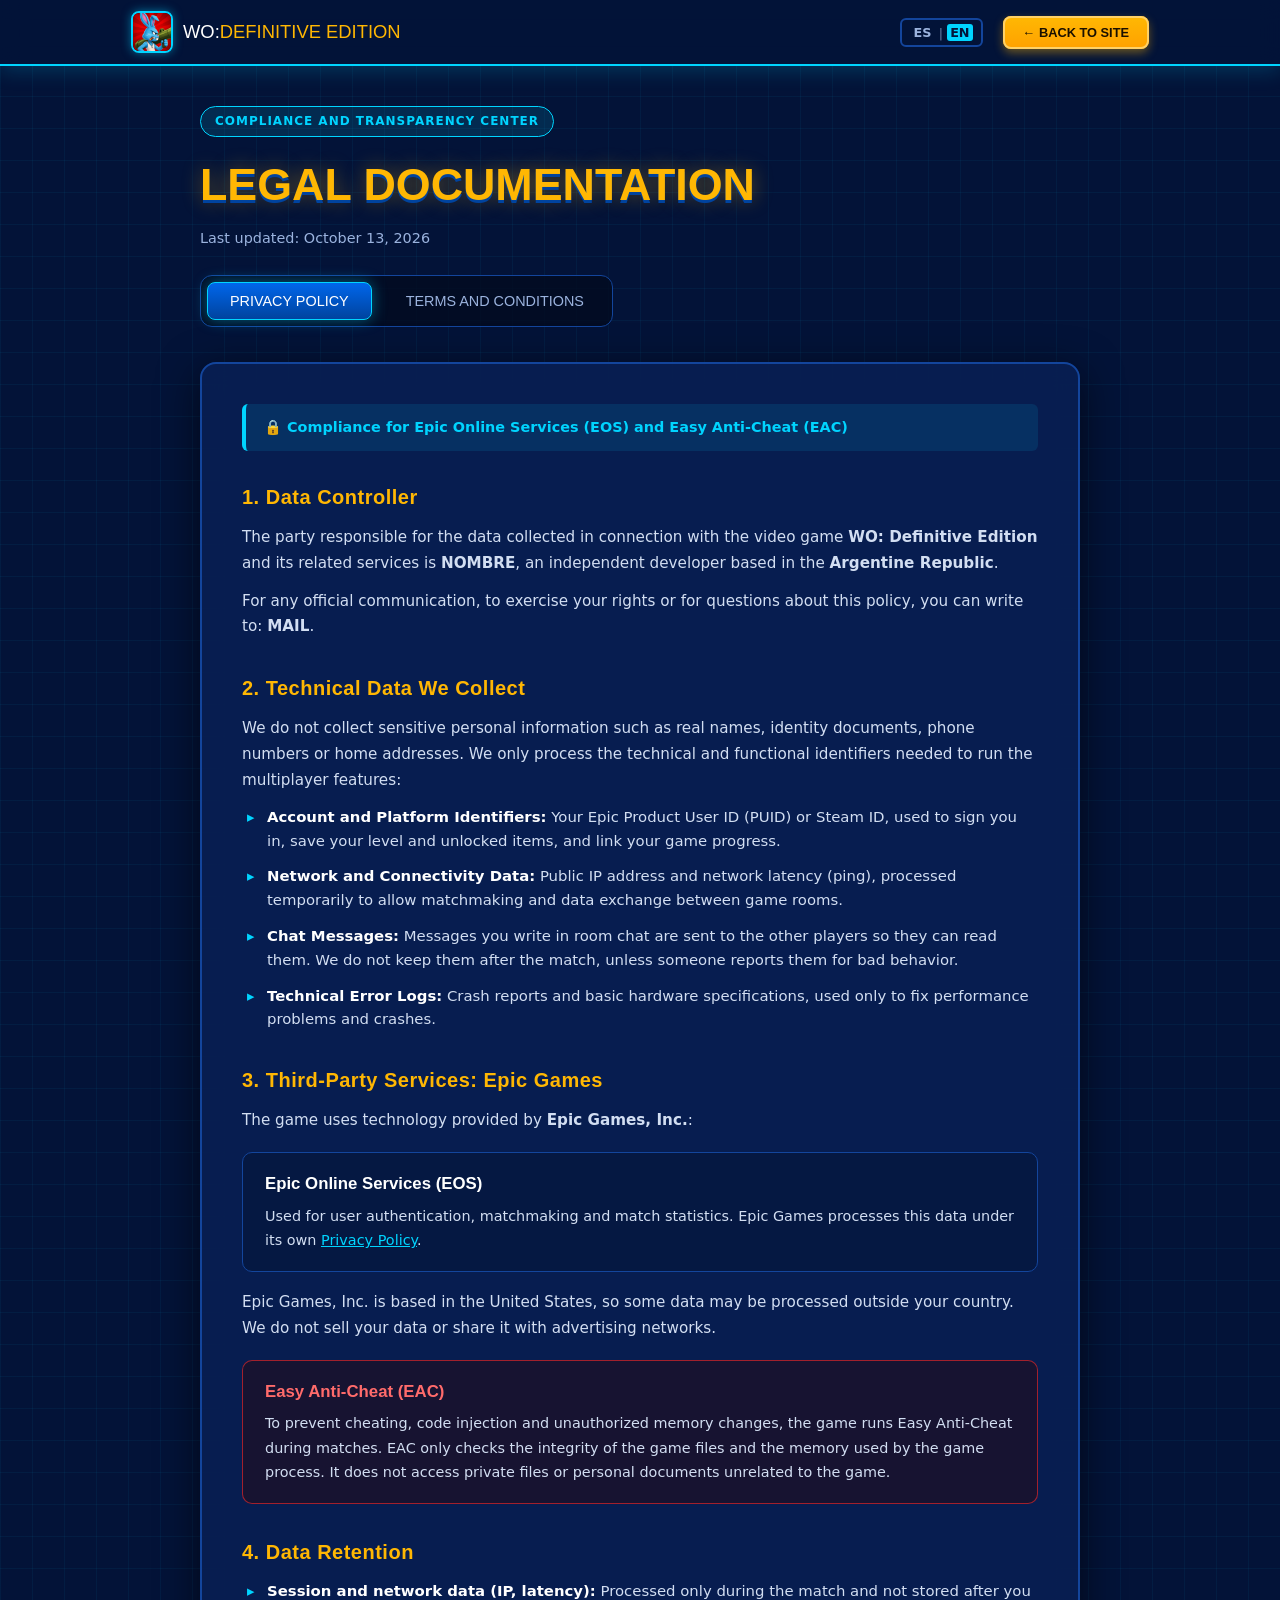
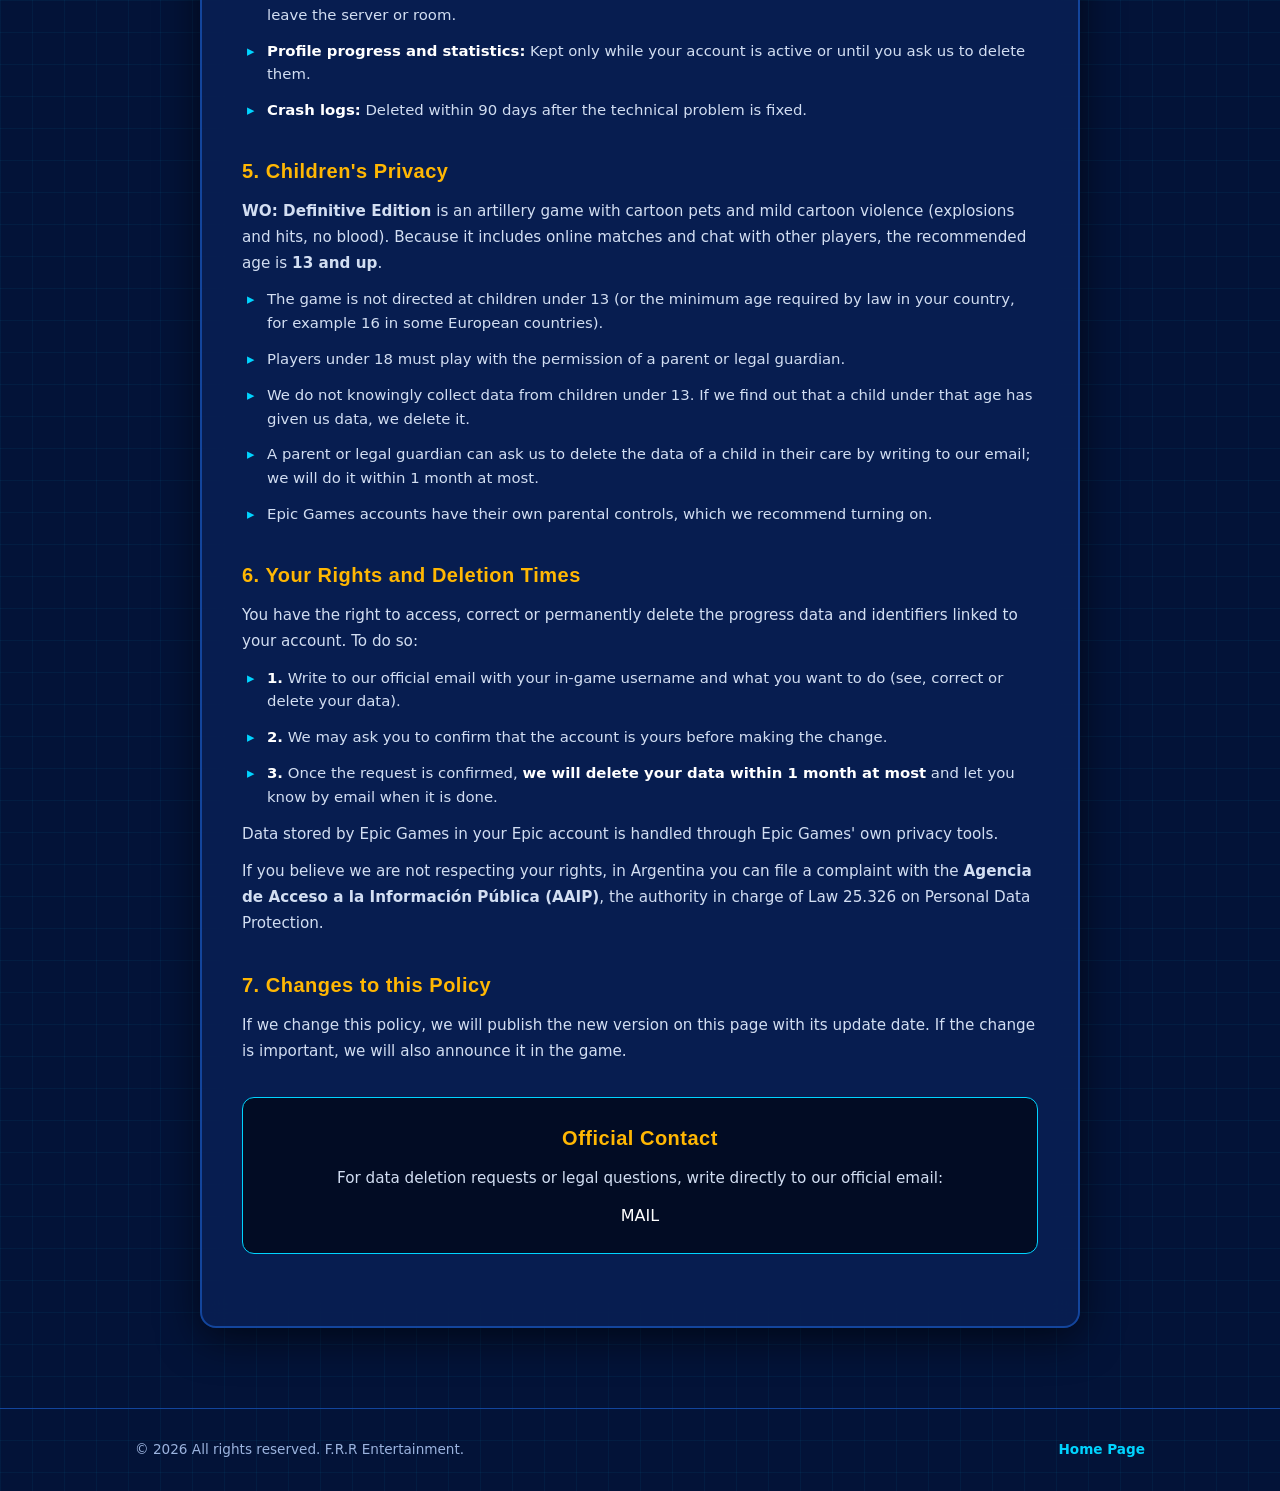
==== commit 140d039b: "Pagina en ingles (boton ES/EN), requisitos del sistema y menu del celular Co-Authored-By: Claude Opu" ====
--- a/privacy.html
+++ b/privacy.html
@@ -10,7 +10,7 @@
   <link rel="preconnect" href="https://fonts.gstatic.com" crossorigin>
   <link href="https://fonts.googleapis.com/css2?family=Bungee&family=Inter:wght@400;500;600;700;800&display=swap" rel="stylesheet">
 </head>
-<body class="legal-page-body">
+<body class="legal-page-body" data-page="privacy">
 
   <header class="navbar">
     <div class="container nav-content">
@@ -18,9 +18,10 @@
         <img src="Assets/Logo.jpg" alt="Logo" class="nav-avatar" />
         <span class="logo-text">WO:<span class="logo-text-desktop">DEFINITIVE EDITION</span></span>
       </a>
-      <nav class="nav-menu">
+      <nav class="nav-menu nav-menu-legal">
         <ul class="nav-links">
-          <li><a href="index.html" class="btn-play-nav">← VOLVER AL SITIO</a></li>
+          <li><button type="button" class="lang-toggle" data-lang-toggle aria-label="Cambiar idioma / Change language"><span class="lang-opt" data-lang="es">ES</span><span class="lang-sep">|</span><span class="lang-opt" data-lang="en">EN</span></button></li>
+          <li><a href="index.html" class="btn-play-nav" data-i18n="nav_back">← VOLVER AL SITIO</a></li>
         </ul>
       </nav>
     </div>
@@ -28,18 +29,19 @@
 
   <main class="container legal-wrapper">
     <div class="legal-header text-center">
-      <span class="legal-badge">CENTRO DE CUMPLIMIENTO Y TRANSPARENCIA</span>
-      <h1 class="legal-main-title">DOCUMENTACIÓN LEGAL</h1>
-      <p class="legal-subtext">Última actualización: 13 de octubre de 2026</p>
+      <span class="legal-badge" data-i18n="legal_badge">CENTRO DE CUMPLIMIENTO Y TRANSPARENCIA</span>
+      <h1 class="legal-main-title" data-i18n="legal_title">DOCUMENTACIÓN LEGAL</h1>
+      <p class="legal-subtext" data-i18n="legal_updated">Última actualización: 13 de octubre de 2026</p>
 
       <div class="legal-tabs">
-        <button class="tab-btn active" onclick="switchTab('privacy')">POLÍTICA DE PRIVACIDAD</button>
-        <button class="tab-btn" onclick="switchTab('terms')">TÉRMINOS Y CONDICIONES</button>
-      </div>
-    </div>
-
+        <button type="button" class="tab-btn active" data-tab-btn="privacy" data-i18n="tab_privacy">POLÍTICA DE PRIVACIDAD</button>
+        <button type="button" class="tab-btn" data-tab-btn="terms" data-i18n="tab_terms">TÉRMINOS Y CONDICIONES</button>
+      </div>
+    </div>
+
+    <div data-lang-block="es">
     <!-- PESTAÑA 1: POLÍTICA DE PRIVACIDAD -->
-    <article id="tab-privacy" class="legal-doc-box tab-content active">
+    <article class="legal-doc-box tab-content" data-tab="privacy">
       <div class="doc-meta-banner">
         <span>🔒 Cumplimiento normativo para Epic Online Services (EOS) y Easy Anti-Cheat (EAC)</span>
       </div>
@@ -127,7 +129,7 @@
     </article>
 
     <!-- PESTAÑA 2: TÉRMINOS Y CONDICIONES (EULA) -->
-    <article id="tab-terms" class="legal-doc-box tab-content">
+    <article class="legal-doc-box tab-content" data-tab="terms">
       <div class="doc-meta-banner banner-terms">
         <span>⚖️ Términos de Servicio y Contrato de Licencia de Usuario Final (EULA)</span>
       </div>
@@ -167,32 +169,169 @@
         <p>El juego se entrega "tal cual" (AS-IS), sin garantías de compatibilidad universal con cualquier hardware o software ajeno al soporte oficial especificado. Estos términos se rigen por las leyes de la <strong>República Argentina</strong>, sin perjuicio de las protecciones inderogables para el consumidor que correspondan en tu país de residencia.</p>
       </section>
     </article>
+    </div>
+
+    <div data-lang-block="en" hidden>
+    <!-- TAB 1: PRIVACY POLICY (EN) -->
+    <article class="legal-doc-box tab-content" data-tab="privacy">
+      <div class="doc-meta-banner">
+        <span>🔒 Compliance for Epic Online Services (EOS) and Easy Anti-Cheat (EAC)</span>
+      </div>
+
+      <section class="doc-section">
+        <h2>1. Data Controller</h2>
+        <p>The party responsible for the data collected in connection with the video game <strong>WO: Definitive Edition</strong> and its related services is <strong>NOMBRE</strong>, an independent developer based in the <strong>Argentine Republic</strong>.</p>
+        <p>For any official communication, to exercise your rights or for questions about this policy, you can write to: <strong>MAIL</strong>.</p>
+      </section>
+
+      <section class="doc-section">
+        <h2>2. Technical Data We Collect</h2>
+        <p>We do not collect sensitive personal information such as real names, identity documents, phone numbers or home addresses. We only process the technical and functional identifiers needed to run the multiplayer features:</p>
+        <ul class="doc-list">
+          <li><strong>Account and Platform Identifiers:</strong> Your Epic Product User ID (PUID) or Steam ID, used to sign you in, save your level and unlocked items, and link your game progress.</li>
+          <li><strong>Network and Connectivity Data:</strong> Public IP address and network latency (ping), processed temporarily to allow matchmaking and data exchange between game rooms.</li>
+          <li><strong>Chat Messages:</strong> Messages you write in room chat are sent to the other players so they can read them. We do not keep them after the match, unless someone reports them for bad behavior.</li>
+          <li><strong>Technical Error Logs:</strong> Crash reports and basic hardware specifications, used only to fix performance problems and crashes.</li>
+        </ul>
+      </section>
+
+      <section class="doc-section">
+        <h2>3. Third-Party Services: Epic Games</h2>
+        <p>The game uses technology provided by <strong>Epic Games, Inc.</strong>:</p>
+        <div class="callout-box">
+          <h3>Epic Online Services (EOS)</h3>
+          <p>Used for user authentication, matchmaking and match statistics. Epic Games processes this data under its own <a href="https://www.epicgames.com/site/en-US/privacypolicy" target="_blank" rel="noopener">Privacy Policy</a>.</p>
+        </div>
+        <p>Epic Games, Inc. is based in the United States, so some data may be processed outside your country. We do not sell your data or share it with advertising networks.</p>
+        <div class="callout-box callout-security">
+          <h3>Easy Anti-Cheat (EAC)</h3>
+          <p>To prevent cheating, code injection and unauthorized memory changes, the game runs Easy Anti-Cheat during matches. EAC only checks the integrity of the game files and the memory used by the game process. It does not access private files or personal documents unrelated to the game.</p>
+        </div>
+      </section>
+
+      <section class="doc-section">
+        <h2>4. Data Retention</h2>
+        <ul class="doc-list">
+          <li><strong>Session and network data (IP, latency):</strong> Processed only during the match and not stored after you leave the server or room.</li>
+          <li><strong>Profile progress and statistics:</strong> Kept only while your account is active or until you ask us to delete them.</li>
+          <li><strong>Crash logs:</strong> Deleted within 90 days after the technical problem is fixed.</li>
+        </ul>
+      </section>
+
+      <section class="doc-section">
+        <h2>5. Children's Privacy</h2>
+        <p><strong>WO: Definitive Edition</strong> is an artillery game with cartoon pets and mild cartoon violence (explosions and hits, no blood). Because it includes online matches and chat with other players, the recommended age is <strong>13 and up</strong>.</p>
+        <ul class="doc-list">
+          <li>The game is not directed at children under 13 (or the minimum age required by law in your country, for example 16 in some European countries).</li>
+          <li>Players under 18 must play with the permission of a parent or legal guardian.</li>
+          <li>We do not knowingly collect data from children under 13. If we find out that a child under that age has given us data, we delete it.</li>
+          <li>A parent or legal guardian can ask us to delete the data of a child in their care by writing to our email; we will do it within 1 month at most.</li>
+          <li>Epic Games accounts have their own parental controls, which we recommend turning on.</li>
+        </ul>
+      </section>
+
+      <section class="doc-section">
+        <h2>6. Your Rights and Deletion Times</h2>
+        <p>You have the right to access, correct or permanently delete the progress data and identifiers linked to your account. To do so:</p>
+        <ul class="doc-list">
+          <li><strong>1.</strong> Write to our official email with your in-game username and what you want to do (see, correct or delete your data).</li>
+          <li><strong>2.</strong> We may ask you to confirm that the account is yours before making the change.</li>
+          <li><strong>3.</strong> Once the request is confirmed, <strong>we will delete your data within 1 month at most</strong> and let you know by email when it is done.</li>
+        </ul>
+        <p>Data stored by Epic Games in your Epic account is handled through Epic Games' own privacy tools.</p>
+        <p>If you believe we are not respecting your rights, in Argentina you can file a complaint with the <strong>Agencia de Acceso a la Información Pública (AAIP)</strong>, the authority in charge of Law 25.326 on Personal Data Protection.</p>
+      </section>
+
+      <section class="doc-section">
+        <h2>7. Changes to this Policy</h2>
+        <p>If we change this policy, we will publish the new version on this page with its update date. If the change is important, we will also announce it in the game.</p>
+      </section>
+
+      <section class="doc-section contact-card">
+        <h2>Official Contact</h2>
+        <p>For data deletion requests or legal questions, write directly to our official email:</p>
+        <div class="email-badge">MAIL</div>
+      </section>
+    </article>
+
+    <!-- TAB 2: TERMS AND CONDITIONS / EULA (EN) -->
+    <article class="legal-doc-box tab-content" data-tab="terms">
+      <div class="doc-meta-banner banner-terms">
+        <span>⚖️ Terms of Service and End User License Agreement (EULA)</span>
+      </div>
+
+      <section class="doc-section">
+        <h2>1. Acceptance of the Terms</h2>
+        <p>By downloading, installing or playing <strong>WO: Definitive Edition</strong>, you agree to be bound by these Terms of Service. If you do not agree with any of them, do not install or use the software.</p>
+      </section>
+
+      <section class="doc-section">
+        <h2>2. Limited License</h2>
+        <p>You are granted a revocable, non-exclusive, non-transferable and non-sublicensable license to download and run the game only for personal, non-commercial entertainment on supported devices.</p>
+      </section>
+
+      <section class="doc-section">
+        <h2>3. Code of Conduct and Fair Play (Anti-Cheat)</h2>
+        <p>To protect the community and fair competition, the following is strictly forbidden:</p>
+        <ul class="doc-list">
+          <li><strong>Cheats and Tampering:</strong> Using cheats, bots, aimbots, memory injection tools, or modifying the game's data packets or binary files.</li>
+          <li><strong>Bypassing Security:</strong> Trying to disable, block, bypass or reverse engineer <strong>Easy Anti-Cheat</strong> or <strong>Epic Online Services</strong>. Deliberate attempts will result in permanent suspension from the online servers.</li>
+          <li><strong>Malicious Behavior:</strong> Deliberately abusing game bugs (exploits) or attacking the network infrastructure through flooding or denial of service.</li>
+        </ul>
+      </section>
+
+      <section class="doc-section">
+        <h2>4. Intellectual Property</h2>
+        <p>All rights to the source code, 2D art, animations, textures, music, user interface and distinctive elements of the game belong to its developer. No intellectual property rights are granted, except the personal-use license described above.</p>
+      </section>
+
+      <section class="doc-section">
+        <h2>5. Online Service Availability</h2>
+        <p>Multiplayer services are offered subject to technical availability. The developer may temporarily suspend server access for maintenance, patches or improvements without prior notice.</p>
+      </section>
+
+      <section class="doc-section">
+        <h2>6. Limitation of Liability and Governing Law</h2>
+        <p>The game is provided "as is", with no guarantee of compatibility with every hardware or software outside the officially supported specifications. These terms are governed by the laws of the <strong>Argentine Republic</strong>, without prejudice to the mandatory consumer protections that apply in your country of residence.</p>
+      </section>
+    </article>
+    </div>
   </main>
 
   <footer class="footer">
     <div class="container footer-content">
-      <p>&copy; 2026 Todos los derechos reservados. F.R.R Entertainment.</p>
+      <p data-i18n="footer_rights">&copy; 2026 Todos los derechos reservados. F.R.R Entertainment.</p>
       <div class="footer-links">
-        <a href="index.html">Página Principal</a>
+        <a href="index.html" data-i18n="link_home">Página Principal</a>
       </div>
     </div>
   </footer>
 
+  <script src="Js/i18n.js"></script>
   <script>
-    if (location.hash === '#terms') { window.addEventListener('DOMContentLoaded', () => switchTab('terms')); }
+    // Pestañas Privacidad / Términos (también se abre en Términos con privacy.html#terms)
     function switchTab(tab) {
-      document.querySelectorAll('.tab-btn').forEach(btn => btn.classList.remove('active'));
-      document.querySelectorAll('.tab-content').forEach(content => content.classList.remove('active'));
-
-      if (tab === 'privacy') {
-        document.querySelector('.tab-btn:nth-child(1)').classList.add('active');
-        document.getElementById('tab-privacy').classList.add('active');
-      } else {
-        document.querySelector('.tab-btn:nth-child(2)').classList.add('active');
-        document.getElementById('tab-terms').classList.add('active');
-      }
-      window.scrollTo({ top: 0, behavior: 'smooth' });
+      document.querySelectorAll('[data-tab-btn]').forEach(function (b) {
+        b.classList.toggle('active', b.getAttribute('data-tab-btn') === tab);
+      });
+      document.querySelectorAll('.tab-content').forEach(function (c) {
+        c.classList.toggle('active', c.getAttribute('data-tab') === tab);
+      });
     }
+    document.addEventListener('DOMContentLoaded', function () {
+      document.querySelectorAll('[data-tab-btn]').forEach(function (b) {
+        b.addEventListener('click', function () {
+          var tab = b.getAttribute('data-tab-btn');
+          switchTab(tab);
+          try { history.replaceState(null, '', tab === 'terms' ? '#terms' : '#privacy'); } catch (e) {}
+          window.scrollTo({ top: 0, behavior: 'smooth' });
+        });
+      });
+      switchTab(location.hash === '#terms' ? 'terms' : 'privacy');
+    });
+    window.addEventListener('hashchange', function () {
+      switchTab(location.hash === '#terms' ? 'terms' : 'privacy');
+    });
   </script>
 </body>
 </html>
--- a/Css/style.css
+++ b/Css/style.css
@@ -939,3 +939,84 @@
   grid-template-columns: minmax(0, 340px);
   justify-content: center;
 }
+
+/* Selector de idioma ES | EN */
+.lang-toggle {
+  display: inline-flex;
+  align-items: center;
+  gap: 4px;
+  background: transparent;
+  border: 2px solid var(--ui-card-border);
+  border-radius: 6px;
+  padding: 4px 8px;
+  cursor: pointer;
+  font-family: var(--font-text);
+  font-weight: 800;
+  font-size: 0.8rem;
+  color: var(--text-dim);
+}
+.lang-toggle:hover { border-color: var(--grid-cyan); }
+.lang-toggle:focus-visible { outline: 2px solid var(--grid-cyan); outline-offset: 2px; }
+.lang-opt { padding: 1px 3px; border-radius: 3px; }
+.lang-opt.active { color: #031338; background: var(--grid-cyan); }
+.lang-sep { opacity: 0.5; }
+
+/* Requisitos del sistema */
+.req-grid {
+  display: grid;
+  grid-template-columns: repeat(2, minmax(0, 1fr));
+  gap: 20px;
+  max-width: 860px;
+  margin: 0 auto;
+  text-align: left;
+}
+.req-card {
+  background: var(--ui-card-bg);
+  border: 2px solid var(--ui-card-border);
+  border-radius: 12px;
+  padding: 24px;
+  box-shadow: 0 8px 20px rgba(0, 0, 0, 0.4);
+}
+.req-card h3 {
+  font-family: var(--font-arcade);
+  color: var(--ui-yellow);
+  margin: 0 0 14px;
+  font-size: 1.1rem;
+}
+.req-list {
+  display: grid;
+  grid-template-columns: auto 1fr;
+  gap: 8px 14px;
+  margin: 0;
+}
+.req-list dt { color: var(--grid-cyan); font-weight: 700; font-size: 0.9rem; }
+.req-list dd { margin: 0; color: #fff; font-size: 0.9rem; }
+@media (max-width: 640px) {
+  .req-grid { grid-template-columns: 1fr; }
+  .req-list { grid-template-columns: 1fr; gap: 2px; }
+  .req-list dd { margin-bottom: 8px; }
+}
+[hidden] { display: none !important; }
+
+@media (max-width: 820px) {
+  /* El menú del celular ahora tiene más opciones (idioma y requisitos) */
+  .nav-menu.active { max-height: 520px; }
+  /* En la página legal no hay hamburguesa: el idioma y "volver" quedan siempre a la vista */
+  .nav-menu.nav-menu-legal {
+    position: static;
+    width: auto;
+    max-height: none;
+    overflow: visible;
+    background: transparent;
+    border: 0;
+  }
+  .nav-menu-legal .nav-links {
+    flex-direction: row;
+    padding: 0;
+    gap: 8px;
+    width: auto;
+  }
+  .nav-menu-legal .nav-links li { width: auto; }
+  .nav-menu-legal .btn-play-nav { font-size: 0.7rem !important; padding: 5px 8px; }
+  .legal-page-body .logo-text-desktop { display: none; }
+}
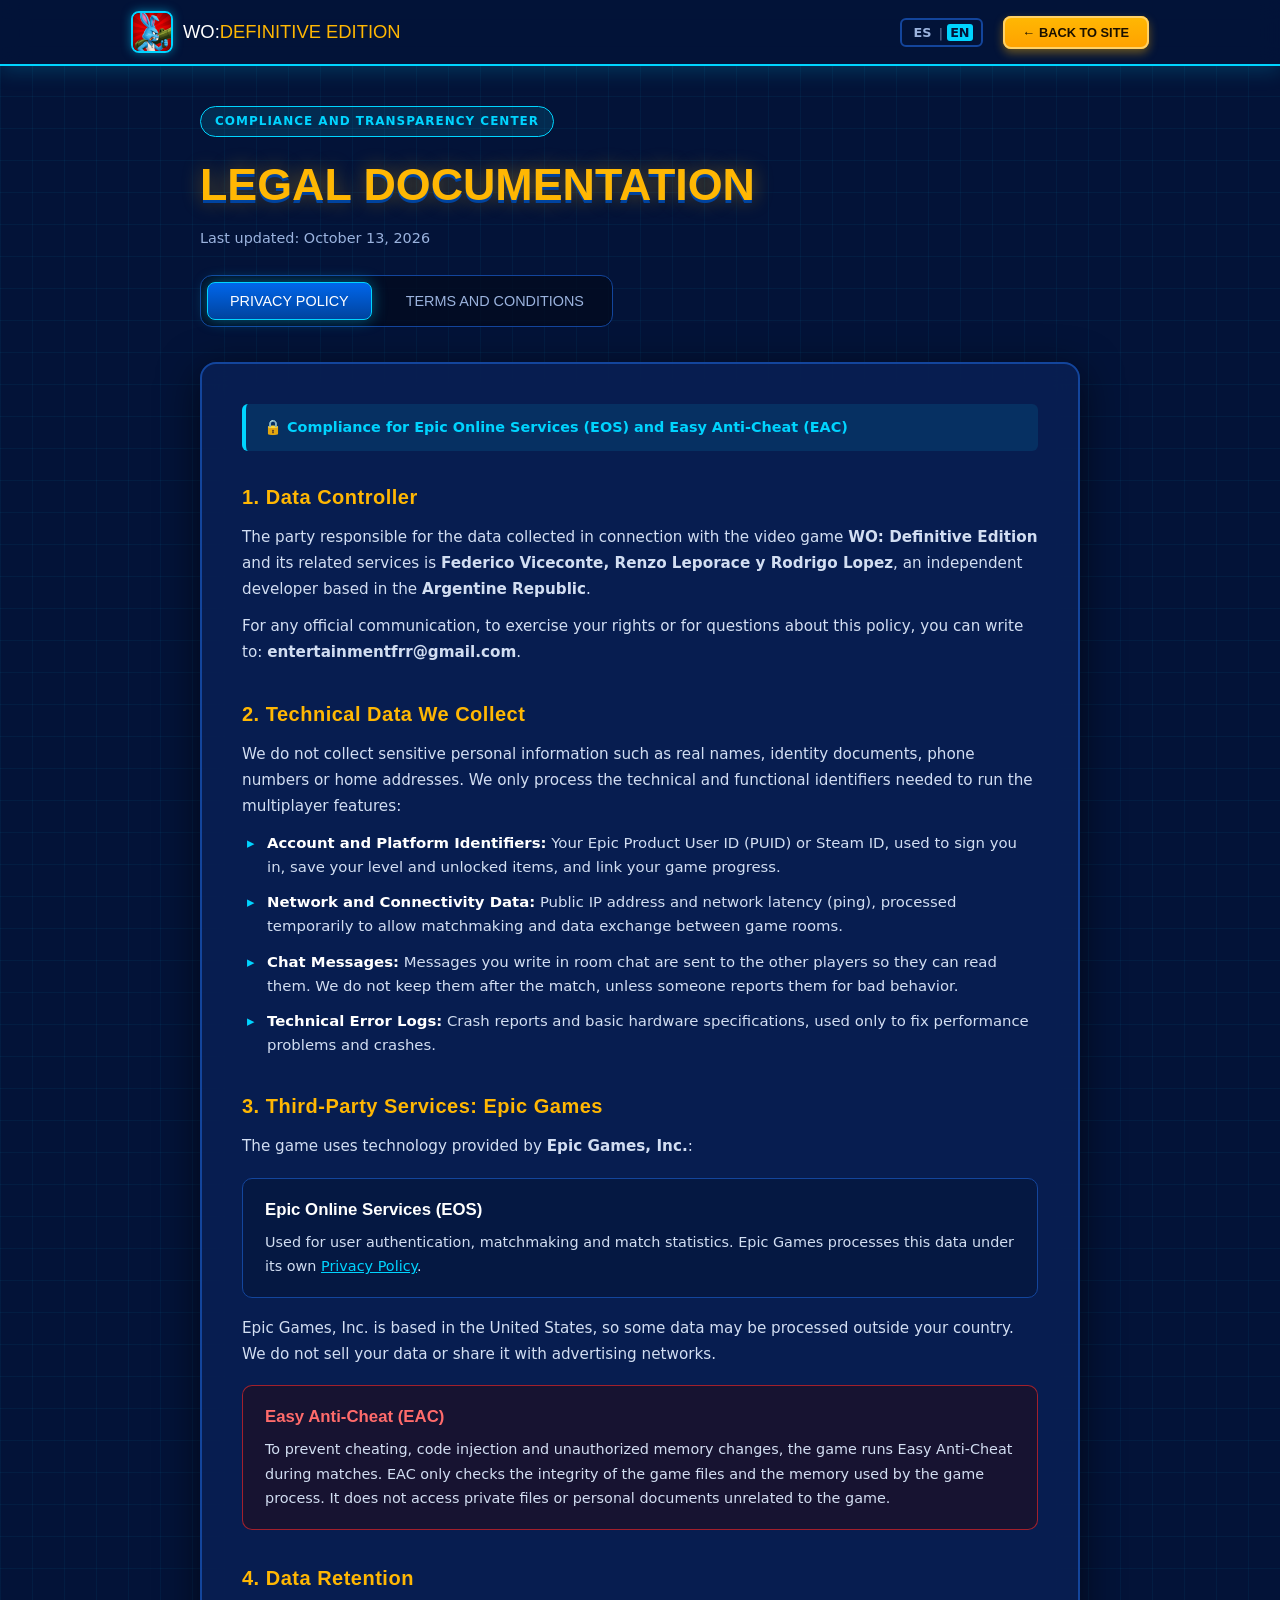
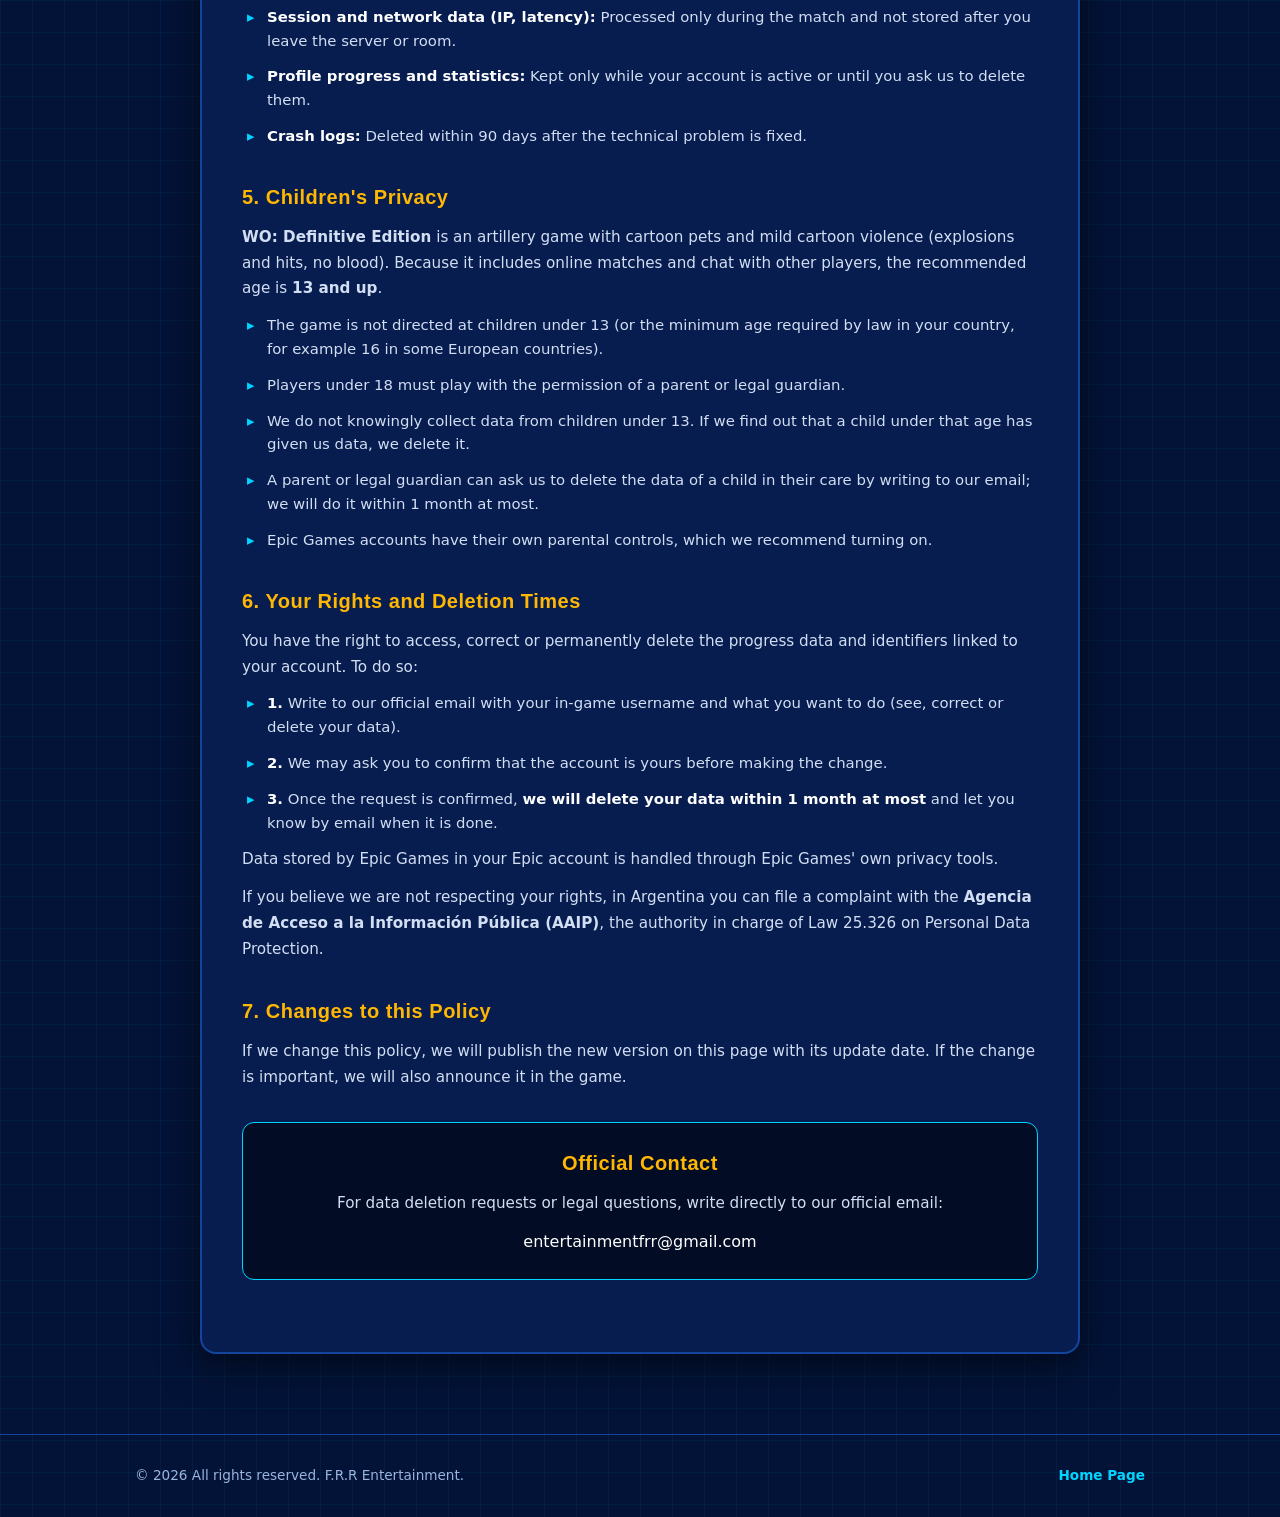
==== commit 4b1715a4: "Nueva informacion de privacidad" ====
--- a/privacy.html
+++ b/privacy.html
@@ -48,8 +48,8 @@
 
       <section class="doc-section">
         <h2>1. Responsable del Tratamiento de Datos</h2>
-        <p>El responsable del tratamiento de los datos recabados en relación con el videojuego <strong>WO: Definitive Edition</strong> y sus servicios asociados es <strong>NOMBRE</strong>, desarrollador independiente radicado en la <strong>República Argentina</strong>.</p>
-        <p>Para cualquier comunicación oficial, ejercicio de derechos o consultas sobre esta política, puedes dirigirte al correo electrónico: <strong>MAIL</strong>.</p>
+        <p>Los responsables del tratamiento de los datos recabados en relación con el videojuego <strong>WO: Definitive Edition</strong> y sus servicios asociados es <strong>Federico Viceconte, Renzo Leporace y Rodrigo Lopez</strong>, desarrolladores independiente radicado en la <strong>República Argentina</strong>.</p>
+        <p>Para cualquier comunicación oficial, ejercicio de derechos o consultas sobre esta política, puedes dirigirte al correo electrónico: <strong>entertainmentfrr@gmail.com</strong>.</p>
       </section>
 
       <section class="doc-section">
@@ -118,7 +118,7 @@
       <section class="doc-section contact-card">
         <h2>Canales Oficiales de Contacto</h2>
         <p>Para solicitudes de borrado de datos o consultas legales, escribe directamente a nuestro correo oficial:</p>
-        <div class="email-badge">MAIL</div>
+        <div class="email-badge">entertainmentfrr@gmail.com</div>
         <!-- Comunidad en Discord: volver a mostrar cuando haya un enlace de invitacion real
         <p style="margin-top: 15px; font-size: 0.85rem; color: var(--text-dim);">También puedes unirte a nuestra comunidad para seguimiento general o reportes comunitarios:</p>
         <a href="https://discord.gg/TU_INVITACION" target="_blank" rel="noopener" class="discord-btn">
@@ -180,8 +180,8 @@
 
       <section class="doc-section">
         <h2>1. Data Controller</h2>
-        <p>The party responsible for the data collected in connection with the video game <strong>WO: Definitive Edition</strong> and its related services is <strong>NOMBRE</strong>, an independent developer based in the <strong>Argentine Republic</strong>.</p>
-        <p>For any official communication, to exercise your rights or for questions about this policy, you can write to: <strong>MAIL</strong>.</p>
+        <p>The party responsible for the data collected in connection with the video game <strong>WO: Definitive Edition</strong> and its related services is <strong>Federico Viceconte, Renzo Leporace y Rodrigo Lopez</strong>, an independent developer based in the <strong>Argentine Republic</strong>.</p>
+        <p>For any official communication, to exercise your rights or for questions about this policy, you can write to: <strong>entertainmentfrr@gmail.com</strong>.</p>
       </section>
 
       <section class="doc-section">
@@ -250,7 +250,7 @@
       <section class="doc-section contact-card">
         <h2>Official Contact</h2>
         <p>For data deletion requests or legal questions, write directly to our official email:</p>
-        <div class="email-badge">MAIL</div>
+        <div class="email-badge">entertainmentfrr@gmail.com</div>
       </section>
     </article>
 
